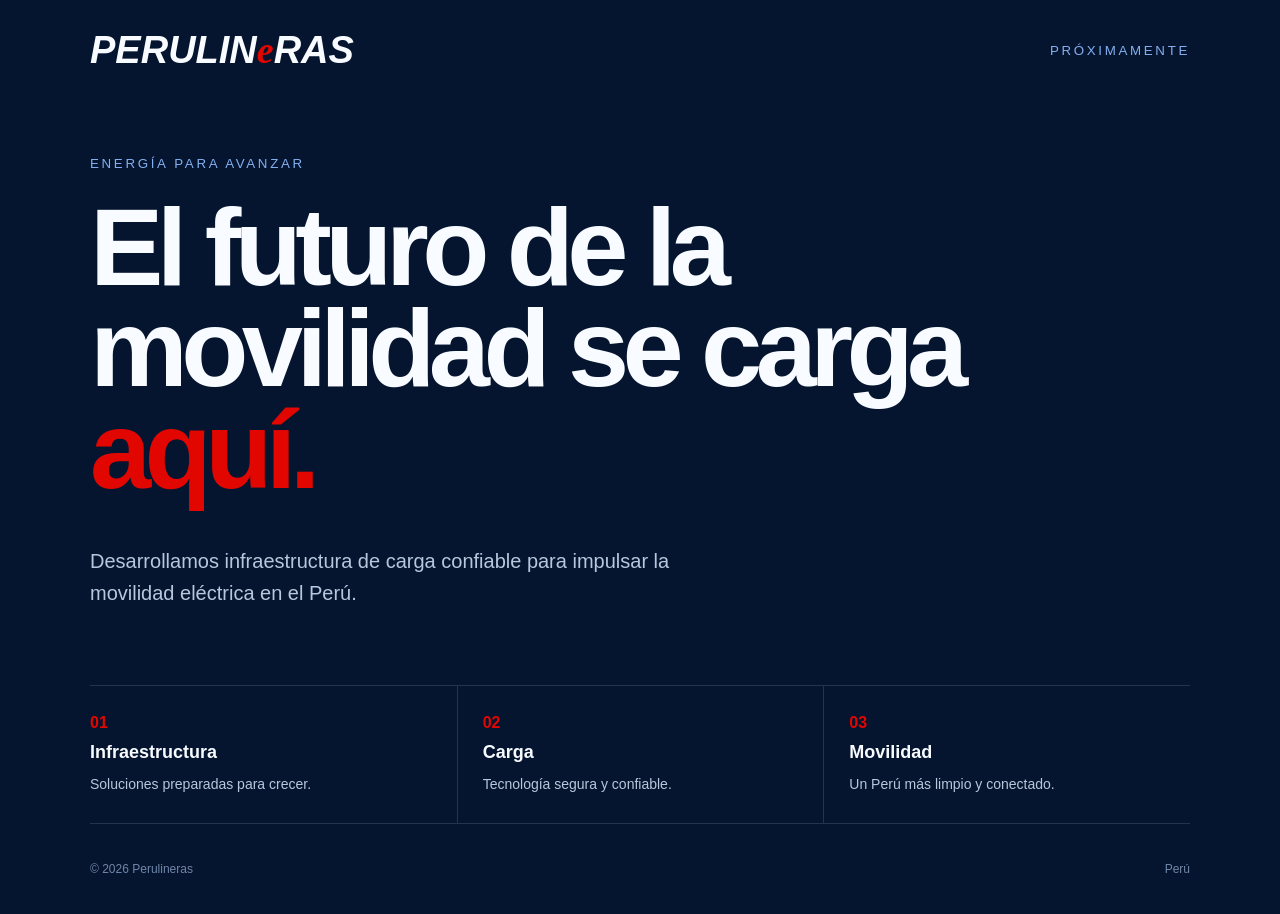
==== index.html @ b70ff7ec "feat: launch provisional Perulineras website" ====
<!doctype html>
<html lang="es">
<head>
  <meta charset="utf-8">
  <meta name="viewport" content="width=device-width,initial-scale=1">
  <meta name="description" content="Perulineras: infraestructura, carga y movilidad eléctrica en Perú.">
  <title>Perulineras | Movilidad eléctrica</title>
  <style>
    *{box-sizing:border-box}body{margin:0;background:#05152f;color:#f8fbff;font-family:Arial,sans-serif}
    main,footer{width:min(1100px,calc(100% - 40px));margin:auto}
    nav{height:100px;display:flex;align-items:center;justify-content:space-between}
    .brand{font-size:clamp(24px,4vw,38px);font-weight:900;font-style:italic}.brand b{color:#e10600;font-family:serif}
    .hero{min-height:65vh;display:flex;flex-direction:column;justify-content:center}
    small{color:#83aff0;text-transform:uppercase;letter-spacing:.2em}
    h1{font-size:clamp(52px,9vw,110px);line-height:.92;letter-spacing:-.06em;margin:25px 0}
    h1 em{color:#e10600;font-style:normal}p{max-width:620px;color:#b9c7dc;font-size:20px;line-height:1.6}
    .pillars{display:grid;grid-template-columns:repeat(3,1fr);border-block:1px solid #ffffff22}
    article{padding:28px 25px 28px 0}article+article{border-left:1px solid #ffffff22;padding-left:25px}
    article span{color:#e10600;font-weight:bold}article h2{font-size:18px;margin:10px 0}article p{font-size:14px;margin:0}
    footer{height:90px;color:#7086a8;font-size:12px;display:flex;align-items:center;justify-content:space-between}
    @media(max-width:650px){.pillars{grid-template-columns:1fr}article+article{border-left:0;border-top:1px solid #ffffff22;padding-left:0}}
  </style>
</head>
<body>
  <main>
    <nav><div class="brand">PERULIN<b>e</b>RAS</div><small>Próximamente</small></nav>
    <section class="hero">
      <small>Energía para avanzar</small>
      <h1>El futuro de la movilidad se carga <em>aquí.</em></h1>
      <p>Desarrollamos infraestructura de carga confiable para impulsar la movilidad eléctrica en el Perú.</p>
    </section>
    <section class="pillars">
      <article><span>01</span><h2>Infraestructura</h2><p>Soluciones preparadas para crecer.</p></article>
      <article><span>02</span><h2>Carga</h2><p>Tecnología segura y confiable.</p></article>
      <article><span>03</span><h2>Movilidad</h2><p>Un Perú más limpio y conectado.</p></article>
    </section>
  </main>
  <footer><span>© 2026 Perulineras</span><span>Perú</span></footer>
</body>
</html>
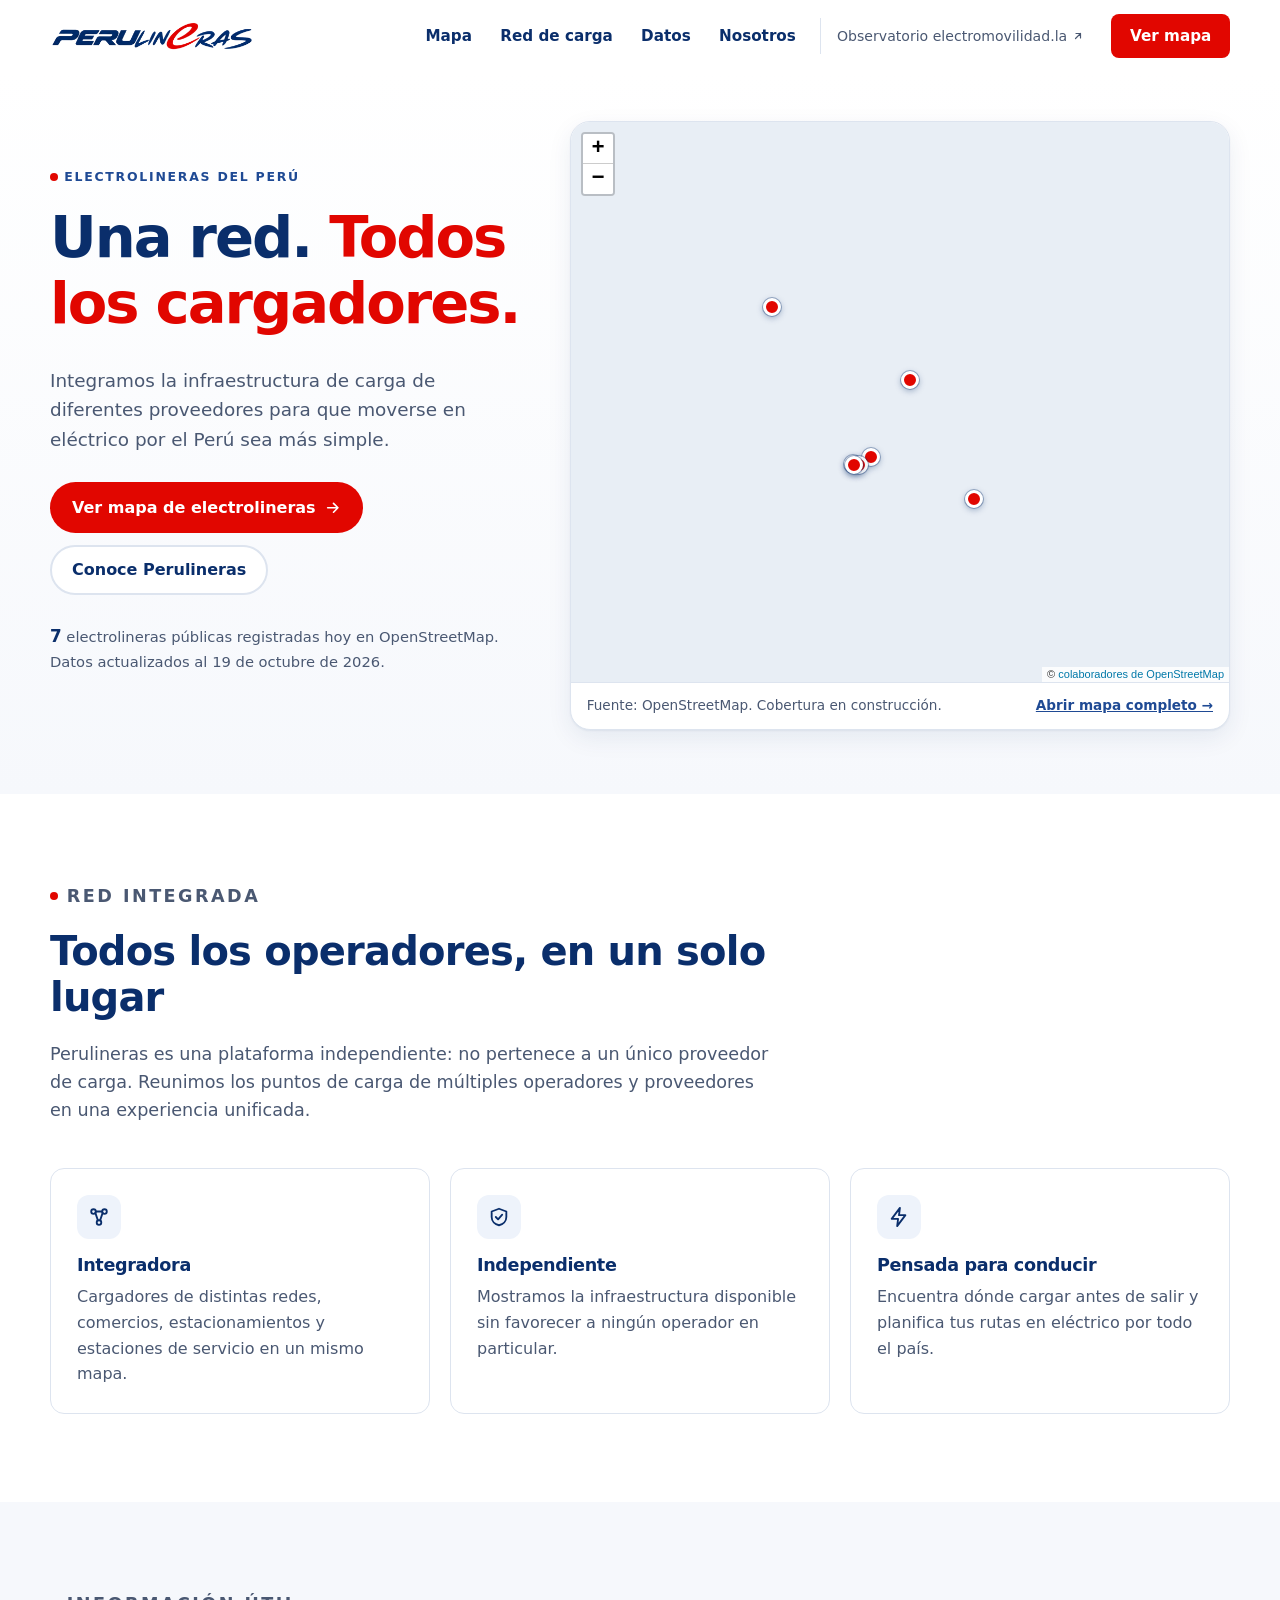
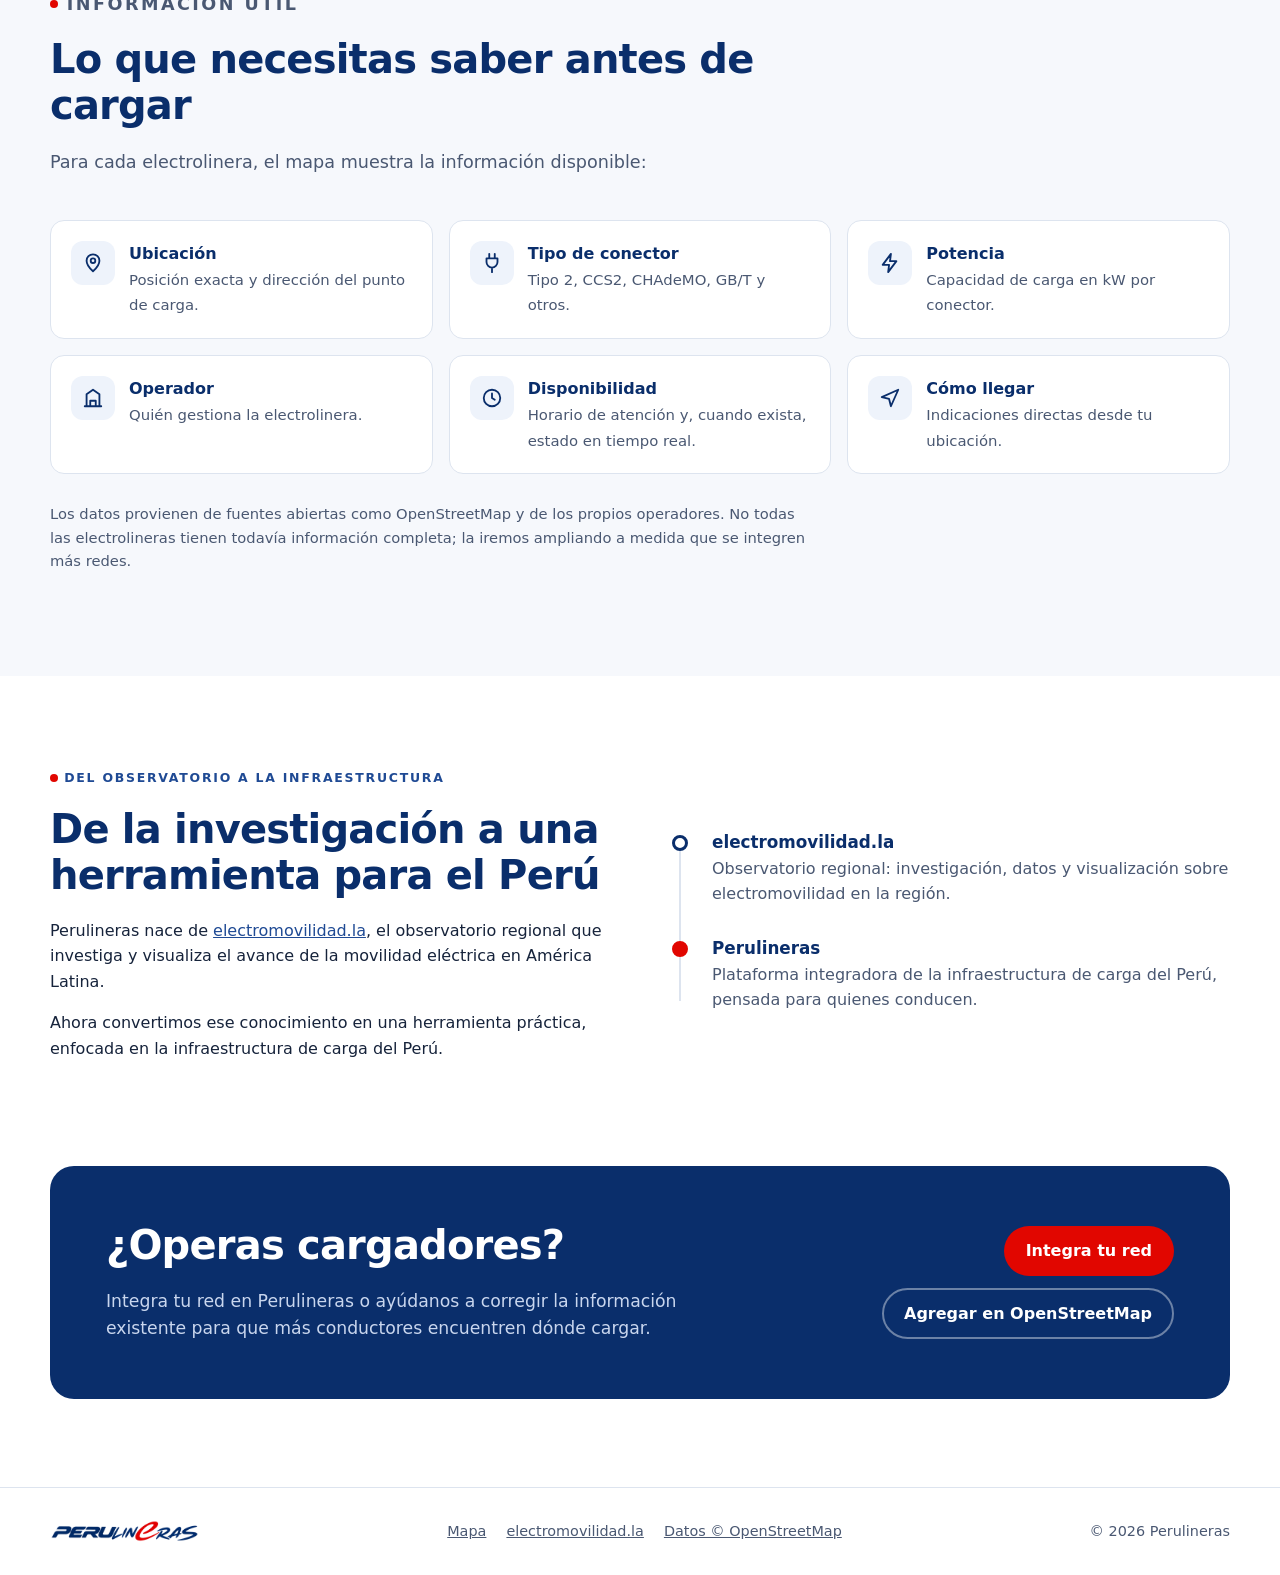
==== commit 8e87213c: "feat: redesign site with public charging station map - Light redesign following REDESIGN_BRIEF.md (w" ====
--- a/index.html
+++ b/index.html
@@ -1,40 +1,184 @@
 <!doctype html>
-<html lang="es">
+<html lang="es-PE">
 <head>
   <meta charset="utf-8">
   <meta name="viewport" content="width=device-width,initial-scale=1">
-  <meta name="description" content="Perulineras: infraestructura, carga y movilidad eléctrica en Perú.">
-  <title>Perulineras | Movilidad eléctrica</title>
-  <style>
-    *{box-sizing:border-box}body{margin:0;background:#05152f;color:#f8fbff;font-family:Arial,sans-serif}
-    main,footer{width:min(1100px,calc(100% - 40px));margin:auto}
-    nav{height:100px;display:flex;align-items:center;justify-content:space-between}
-    .brand{font-size:clamp(24px,4vw,38px);font-weight:900;font-style:italic}.brand b{color:#e10600;font-family:serif}
-    .hero{min-height:65vh;display:flex;flex-direction:column;justify-content:center}
-    small{color:#83aff0;text-transform:uppercase;letter-spacing:.2em}
-    h1{font-size:clamp(52px,9vw,110px);line-height:.92;letter-spacing:-.06em;margin:25px 0}
-    h1 em{color:#e10600;font-style:normal}p{max-width:620px;color:#b9c7dc;font-size:20px;line-height:1.6}
-    .pillars{display:grid;grid-template-columns:repeat(3,1fr);border-block:1px solid #ffffff22}
-    article{padding:28px 25px 28px 0}article+article{border-left:1px solid #ffffff22;padding-left:25px}
-    article span{color:#e10600;font-weight:bold}article h2{font-size:18px;margin:10px 0}article p{font-size:14px;margin:0}
-    footer{height:90px;color:#7086a8;font-size:12px;display:flex;align-items:center;justify-content:space-between}
-    @media(max-width:650px){.pillars{grid-template-columns:1fr}article+article{border-left:0;border-top:1px solid #ffffff22;padding-left:0}}
-  </style>
+  <title>Perulineras | Mapa de electrolineras del Perú</title>
+  <meta name="description" content="Perulineras integra la infraestructura de carga de diferentes proveedores en un solo mapa de electrolineras públicas del Perú.">
+  <meta name="theme-color" content="#ffffff">
+  <meta property="og:type" content="website">
+  <meta property="og:locale" content="es_PE">
+  <meta property="og:site_name" content="Perulineras">
+  <meta property="og:title" content="Perulineras — Una red. Todos los cargadores.">
+  <meta property="og:description" content="Integramos la infraestructura de carga de diferentes proveedores para que moverse en eléctrico por el Perú sea más simple.">
+  <meta property="og:image" content="assets/og-perulineras.png">
+  <meta property="og:image:width" content="1200">
+  <meta property="og:image:height" content="630">
+  <meta name="twitter:card" content="summary_large_image">
+  <link rel="icon" type="image/png" sizes="32x32" href="assets/favicon-32.png">
+  <link rel="apple-touch-icon" href="assets/apple-touch-icon.png">
+  <link rel="stylesheet" href="assets/vendor/leaflet/leaflet.css">
+  <link rel="stylesheet" href="assets/estilos.css">
 </head>
 <body>
-  <main>
-    <nav><div class="brand">PERULIN<b>e</b>RAS</div><small>Próximamente</small></nav>
-    <section class="hero">
-      <small>Energía para avanzar</small>
-      <h1>El futuro de la movilidad se carga <em>aquí.</em></h1>
-      <p>Desarrollamos infraestructura de carga confiable para impulsar la movilidad eléctrica en el Perú.</p>
+  <a class="saltar" href="#contenido">Saltar al contenido</a>
+
+  <header class="header">
+    <div class="contenedor header-interior">
+      <a class="marca" href="./" aria-label="Perulineras, inicio">
+        <img src="assets/logo-perulineras.png" alt="Perulineras" width="788" height="116">
+      </a>
+      <button class="menu-boton" type="button" aria-expanded="false" aria-controls="nav-principal" aria-label="Abrir menú">
+        <svg viewBox="0 0 24 24" fill="none" stroke="currentColor" stroke-width="2" stroke-linecap="round" aria-hidden="true"><path d="M4 7h16M4 12h16M4 17h16"/></svg>
+      </button>
+      <nav class="nav" id="nav-principal" aria-label="Principal">
+        <a href="mapa/">Mapa</a>
+        <a href="#red">Red de carga</a>
+        <a href="#datos">Datos</a>
+        <a href="#nosotros">Nosotros</a>
+        <a class="enlace-observatorio" href="https://www.electromovilidad.la" target="_blank" rel="noopener">Observatorio electromovilidad.la
+          <svg width="12" height="12" viewBox="0 0 24 24" fill="none" stroke="currentColor" stroke-width="2.4" stroke-linecap="round" stroke-linejoin="round" aria-hidden="true"><path d="M7 17 17 7M8 7h9v9"/></svg>
+          <span class="sr">(abre en una pestaña nueva)</span></a>
+        <a class="boton boton-primario" href="mapa/">Ver mapa</a>
+      </nav>
+    </div>
+  </header>
+
+  <main id="contenido">
+    <section class="hero" aria-labelledby="titulo-hero">
+      <div class="contenedor hero-grid">
+        <div>
+          <p class="etiqueta">Electrolineras del Perú</p>
+          <h1 id="titulo-hero">Una red. <span>Todos los cargadores.</span></h1>
+          <p class="hero-texto">Integramos la infraestructura de carga de diferentes proveedores para que moverse en eléctrico por el Perú sea más simple.</p>
+          <div class="acciones">
+            <a class="boton boton-primario" href="mapa/">
+              Ver mapa de electrolineras
+              <svg viewBox="0 0 24 24" fill="none" stroke="currentColor" stroke-width="2.2" stroke-linecap="round" stroke-linejoin="round" aria-hidden="true"><path d="M5 12h14M13 6l6 6-6 6"/></svg>
+            </a>
+            <a class="boton boton-secundario" href="#red">Conoce Perulineras</a>
+          </div>
+          <p class="dato-mapa"><strong data-conteo>…</strong> electrolineras públicas registradas hoy en OpenStreetMap. Datos actualizados al <span data-actualizado>…</span>.</p>
+        </div>
+        <figure class="mapa-tarjeta" style="margin:0">
+          <div class="mapa" data-mapa="data/electrolineras.geojson" role="region" aria-label="Mapa del Perú con electrolineras públicas"></div>
+          <figcaption class="mapa-pie">
+            <span>Fuente: OpenStreetMap. Cobertura en construcción.</span>
+            <a href="mapa/">Abrir mapa completo →</a>
+          </figcaption>
+        </figure>
+      </div>
     </section>
-    <section class="pillars">
-      <article><span>01</span><h2>Infraestructura</h2><p>Soluciones preparadas para crecer.</p></article>
-      <article><span>02</span><h2>Carga</h2><p>Tecnología segura y confiable.</p></article>
-      <article><span>03</span><h2>Movilidad</h2><p>Un Perú más limpio y conectado.</p></article>
+
+    <section class="seccion" id="red" aria-labelledby="titulo-red">
+      <div class="contenedor">
+        <div class="seccion-cabecera">
+          <p class="etiqueta">Red integrada</p>
+          <h2 id="titulo-red">Todos los operadores, en un solo lugar</h2>
+          <p>Perulineras es una plataforma independiente: no pertenece a un único proveedor de carga. Reunimos los puntos de carga de múltiples operadores y proveedores en una experiencia unificada.</p>
+        </div>
+        <div class="tarjetas">
+          <article class="tarjeta">
+            <div class="icono"><svg viewBox="0 0 24 24" fill="none" stroke="currentColor" stroke-width="2" stroke-linecap="round" stroke-linejoin="round" aria-hidden="true"><circle cx="6" cy="6" r="2.5"/><circle cx="18" cy="6" r="2.5"/><circle cx="12" cy="18" r="2.5"/><path d="M8 7.5l2.8 8.2M16 7.5l-2.8 8.2M8.5 6h7"/></svg></div>
+            <h3>Integradora</h3>
+            <p>Cargadores de distintas redes, comercios, estacionamientos y estaciones de servicio en un mismo mapa.</p>
+          </article>
+          <article class="tarjeta">
+            <div class="icono"><svg viewBox="0 0 24 24" fill="none" stroke="currentColor" stroke-width="2" stroke-linecap="round" stroke-linejoin="round" aria-hidden="true"><path d="M12 3l8 3v6c0 4.5-3.4 8-8 9-4.6-1-8-4.5-8-9V6z"/><path d="M8.5 12l2.5 2.5 4.5-5"/></svg></div>
+            <h3>Independiente</h3>
+            <p>Mostramos la infraestructura disponible sin favorecer a ningún operador en particular.</p>
+          </article>
+          <article class="tarjeta">
+            <div class="icono"><svg viewBox="0 0 24 24" fill="none" stroke="currentColor" stroke-width="2" stroke-linecap="round" stroke-linejoin="round" aria-hidden="true"><path d="M13 2 4 14h7l-1 8 9-12h-7z"/></svg></div>
+            <h3>Pensada para conducir</h3>
+            <p>Encuentra dónde cargar antes de salir y planifica tus rutas en eléctrico por todo el país.</p>
+          </article>
+        </div>
+      </div>
+    </section>
+
+    <section class="seccion seccion-alt" id="datos" aria-labelledby="titulo-datos">
+      <div class="contenedor">
+        <div class="seccion-cabecera">
+          <p class="etiqueta">Información útil</p>
+          <h2 id="titulo-datos">Lo que necesitas saber antes de cargar</h2>
+          <p>Para cada electrolinera, el mapa muestra la información disponible:</p>
+        </div>
+        <ul class="campos">
+          <li>
+            <div class="icono"><svg viewBox="0 0 24 24" fill="none" stroke="currentColor" stroke-width="2" stroke-linecap="round" stroke-linejoin="round" aria-hidden="true"><path d="M12 21s-7-6.2-7-11.5a7 7 0 0 1 14 0C19 14.8 12 21 12 21z"/><circle cx="12" cy="9.5" r="2.5"/></svg></div>
+            <div><strong>Ubicación</strong><span>Posición exacta y dirección del punto de carga.</span></div>
+          </li>
+          <li>
+            <div class="icono"><svg viewBox="0 0 24 24" fill="none" stroke="currentColor" stroke-width="2" stroke-linecap="round" stroke-linejoin="round" aria-hidden="true"><path d="M9 2v5M15 2v5M6 7h12v4a6 6 0 0 1-12 0zM12 17v5"/></svg></div>
+            <div><strong>Tipo de conector</strong><span>Tipo 2, CCS2, CHAdeMO, GB/T y otros.</span></div>
+          </li>
+          <li>
+            <div class="icono"><svg viewBox="0 0 24 24" fill="none" stroke="currentColor" stroke-width="2" stroke-linecap="round" stroke-linejoin="round" aria-hidden="true"><path d="M13 2 4 14h7l-1 8 9-12h-7z"/></svg></div>
+            <div><strong>Potencia</strong><span>Capacidad de carga en kW por conector.</span></div>
+          </li>
+          <li>
+            <div class="icono"><svg viewBox="0 0 24 24" fill="none" stroke="currentColor" stroke-width="2" stroke-linecap="round" stroke-linejoin="round" aria-hidden="true"><path d="M3 21h18M5 21V8l7-5 7 5v13M9 21v-6h6v6"/></svg></div>
+            <div><strong>Operador</strong><span>Quién gestiona la electrolinera.</span></div>
+          </li>
+          <li>
+            <div class="icono"><svg viewBox="0 0 24 24" fill="none" stroke="currentColor" stroke-width="2" stroke-linecap="round" stroke-linejoin="round" aria-hidden="true"><circle cx="12" cy="12" r="9"/><path d="M12 7v5l3 2"/></svg></div>
+            <div><strong>Disponibilidad</strong><span>Horario de atención y, cuando exista, estado en tiempo real.</span></div>
+          </li>
+          <li>
+            <div class="icono"><svg viewBox="0 0 24 24" fill="none" stroke="currentColor" stroke-width="2" stroke-linecap="round" stroke-linejoin="round" aria-hidden="true"><path d="M3 11l18-8-8 18-2-8z"/></svg></div>
+            <div><strong>Cómo llegar</strong><span>Indicaciones directas desde tu ubicación.</span></div>
+          </li>
+        </ul>
+        <p class="nota">Los datos provienen de fuentes abiertas como OpenStreetMap y de los propios operadores. No todas las electrolineras tienen todavía información completa; la iremos ampliando a medida que se integren más redes.</p>
+      </div>
+    </section>
+
+    <section class="seccion" id="nosotros" aria-labelledby="titulo-nosotros">
+      <div class="contenedor historia">
+        <div>
+          <p class="etiqueta">Del observatorio a la infraestructura</p>
+          <h2 id="titulo-nosotros">De la investigación a una herramienta para el Perú</h2>
+          <p>Perulineras nace de <a href="https://www.electromovilidad.la" target="_blank" rel="noopener">electromovilidad.la</a>, el observatorio regional que investiga y visualiza el avance de la movilidad eléctrica en América Latina.</p>
+          <p>Ahora convertimos ese conocimiento en una herramienta práctica, enfocada en la infraestructura de carga del Perú.</p>
+        </div>
+        <ol class="linea">
+          <li><strong>electromovilidad.la</strong><span>Observatorio regional: investigación, datos y visualización sobre electromovilidad en la región.</span></li>
+          <li><strong>Perulineras</strong><span>Plataforma integradora de la infraestructura de carga del Perú, pensada para quienes conducen.</span></li>
+        </ol>
+      </div>
+    </section>
+
+    <section class="seccion" id="integra" aria-labelledby="titulo-integra" style="padding-top:0">
+      <div class="contenedor">
+        <div class="cta">
+          <div>
+            <h2 id="titulo-integra">¿Operas cargadores?</h2>
+            <p>Integra tu red en Perulineras o ayúdanos a corregir la información existente para que más conductores encuentren dónde cargar.</p>
+          </div>
+          <div class="acciones">
+            <a class="boton boton-primario" href="https://github.com/mobilitycommons/perulineras-web/issues/new?title=Integrar%20red%20de%20carga" target="_blank" rel="noopener">Integra tu red</a>
+            <a class="boton boton-secundario" href="https://wiki.openstreetmap.org/wiki/ES:Tag:amenity%3Dcharging_station" target="_blank" rel="noopener">Agregar en OpenStreetMap</a>
+          </div>
+        </div>
+      </div>
     </section>
   </main>
-  <footer><span>© 2026 Perulineras</span><span>Perú</span></footer>
+
+  <footer class="footer">
+    <div class="contenedor footer-interior">
+      <img src="assets/logo-perulineras.png" alt="Perulineras" width="788" height="116">
+      <nav aria-label="Pie de página">
+        <a href="mapa/">Mapa</a>
+        <a href="https://www.electromovilidad.la" target="_blank" rel="noopener">electromovilidad.la</a>
+        <a href="https://www.openstreetmap.org/copyright" target="_blank" rel="noopener">Datos © OpenStreetMap</a>
+      </nav>
+      <span>© 2026 Perulineras</span>
+    </div>
+  </footer>
+
+  <script src="assets/vendor/leaflet/leaflet.js"></script>
+  <script src="assets/sitio.js"></script>
+  <script src="assets/mapa.js"></script>
 </body>
 </html>
--- a/assets/vendor/leaflet/leaflet.css
+++ b/assets/vendor/leaflet/leaflet.css
@@ -0,0 +1,661 @@
+/* required styles */
+
+.leaflet-pane,
+.leaflet-tile,
+.leaflet-marker-icon,
+.leaflet-marker-shadow,
+.leaflet-tile-container,
+.leaflet-pane > svg,
+.leaflet-pane > canvas,
+.leaflet-zoom-box,
+.leaflet-image-layer,
+.leaflet-layer {
+	position: absolute;
+	left: 0;
+	top: 0;
+	}
+.leaflet-container {
+	overflow: hidden;
+	}
+.leaflet-tile,
+.leaflet-marker-icon,
+.leaflet-marker-shadow {
+	-webkit-user-select: none;
+	   -moz-user-select: none;
+	        user-select: none;
+	  -webkit-user-drag: none;
+	}
+/* Prevents IE11 from highlighting tiles in blue */
+.leaflet-tile::selection {
+	background: transparent;
+}
+/* Safari renders non-retina tile on retina better with this, but Chrome is worse */
+.leaflet-safari .leaflet-tile {
+	image-rendering: -webkit-optimize-contrast;
+	}
+/* hack that prevents hw layers "stretching" when loading new tiles */
+.leaflet-safari .leaflet-tile-container {
+	width: 1600px;
+	height: 1600px;
+	-webkit-transform-origin: 0 0;
+	}
+.leaflet-marker-icon,
+.leaflet-marker-shadow {
+	display: block;
+	}
+/* .leaflet-container svg: reset svg max-width decleration shipped in Joomla! (joomla.org) 3.x */
+/* .leaflet-container img: map is broken in FF if you have max-width: 100% on tiles */
+.leaflet-container .leaflet-overlay-pane svg {
+	max-width: none !important;
+	max-height: none !important;
+	}
+.leaflet-container .leaflet-marker-pane img,
+.leaflet-container .leaflet-shadow-pane img,
+.leaflet-container .leaflet-tile-pane img,
+.leaflet-container img.leaflet-image-layer,
+.leaflet-container .leaflet-tile {
+	max-width: none !important;
+	max-height: none !important;
+	width: auto;
+	padding: 0;
+	}
+
+.leaflet-container img.leaflet-tile {
+	/* See: https://bugs.chromium.org/p/chromium/issues/detail?id=600120 */
+	mix-blend-mode: plus-lighter;
+}
+
+.leaflet-container.leaflet-touch-zoom {
+	-ms-touch-action: pan-x pan-y;
+	touch-action: pan-x pan-y;
+	}
+.leaflet-container.leaflet-touch-drag {
+	-ms-touch-action: pinch-zoom;
+	/* Fallback for FF which doesn't support pinch-zoom */
+	touch-action: none;
+	touch-action: pinch-zoom;
+}
+.leaflet-container.leaflet-touch-drag.leaflet-touch-zoom {
+	-ms-touch-action: none;
+	touch-action: none;
+}
+.leaflet-container {
+	-webkit-tap-highlight-color: transparent;
+}
+.leaflet-container a {
+	-webkit-tap-highlight-color: rgba(51, 181, 229, 0.4);
+}
+.leaflet-tile {
+	filter: inherit;
+	visibility: hidden;
+	}
+.leaflet-tile-loaded {
+	visibility: inherit;
+	}
+.leaflet-zoom-box {
+	width: 0;
+	height: 0;
+	-moz-box-sizing: border-box;
+	     box-sizing: border-box;
+	z-index: 800;
+	}
+/* workaround for https://bugzilla.mozilla.org/show_bug.cgi?id=888319 */
+.leaflet-overlay-pane svg {
+	-moz-user-select: none;
+	}
+
+.leaflet-pane         { z-index: 400; }
+
+.leaflet-tile-pane    { z-index: 200; }
+.leaflet-overlay-pane { z-index: 400; }
+.leaflet-shadow-pane  { z-index: 500; }
+.leaflet-marker-pane  { z-index: 600; }
+.leaflet-tooltip-pane   { z-index: 650; }
+.leaflet-popup-pane   { z-index: 700; }
+
+.leaflet-map-pane canvas { z-index: 100; }
+.leaflet-map-pane svg    { z-index: 200; }
+
+.leaflet-vml-shape {
+	width: 1px;
+	height: 1px;
+	}
+.lvml {
+	behavior: url(#default#VML);
+	display: inline-block;
+	position: absolute;
+	}
+
+
+/* control positioning */
+
+.leaflet-control {
+	position: relative;
+	z-index: 800;
+	pointer-events: visiblePainted; /* IE 9-10 doesn't have auto */
+	pointer-events: auto;
+	}
+.leaflet-top,
+.leaflet-bottom {
+	position: absolute;
+	z-index: 1000;
+	pointer-events: none;
+	}
+.leaflet-top {
+	top: 0;
+	}
+.leaflet-right {
+	right: 0;
+	}
+.leaflet-bottom {
+	bottom: 0;
+	}
+.leaflet-left {
+	left: 0;
+	}
+.leaflet-control {
+	float: left;
+	clear: both;
+	}
+.leaflet-right .leaflet-control {
+	float: right;
+	}
+.leaflet-top .leaflet-control {
+	margin-top: 10px;
+	}
+.leaflet-bottom .leaflet-control {
+	margin-bottom: 10px;
+	}
+.leaflet-left .leaflet-control {
+	margin-left: 10px;
+	}
+.leaflet-right .leaflet-control {
+	margin-right: 10px;
+	}
+
+
+/* zoom and fade animations */
+
+.leaflet-fade-anim .leaflet-popup {
+	opacity: 0;
+	-webkit-transition: opacity 0.2s linear;
+	   -moz-transition: opacity 0.2s linear;
+	        transition: opacity 0.2s linear;
+	}
+.leaflet-fade-anim .leaflet-map-pane .leaflet-popup {
+	opacity: 1;
+	}
+.leaflet-zoom-animated {
+	-webkit-transform-origin: 0 0;
+	    -ms-transform-origin: 0 0;
+	        transform-origin: 0 0;
+	}
+svg.leaflet-zoom-animated {
+	will-change: transform;
+}
+
+.leaflet-zoom-anim .leaflet-zoom-animated {
+	-webkit-transition: -webkit-transform 0.25s cubic-bezier(0,0,0.25,1);
+	   -moz-transition:    -moz-transform 0.25s cubic-bezier(0,0,0.25,1);
+	        transition:         transform 0.25s cubic-bezier(0,0,0.25,1);
+	}
+.leaflet-zoom-anim .leaflet-tile,
+.leaflet-pan-anim .leaflet-tile {
+	-webkit-transition: none;
+	   -moz-transition: none;
+	        transition: none;
+	}
+
+.leaflet-zoom-anim .leaflet-zoom-hide {
+	visibility: hidden;
+	}
+
+
+/* cursors */
+
+.leaflet-interactive {
+	cursor: pointer;
+	}
+.leaflet-grab {
+	cursor: -webkit-grab;
+	cursor:    -moz-grab;
+	cursor:         grab;
+	}
+.leaflet-crosshair,
+.leaflet-crosshair .leaflet-interactive {
+	cursor: crosshair;
+	}
+.leaflet-popup-pane,
+.leaflet-control {
+	cursor: auto;
+	}
+.leaflet-dragging .leaflet-grab,
+.leaflet-dragging .leaflet-grab .leaflet-interactive,
+.leaflet-dragging .leaflet-marker-draggable {
+	cursor: move;
+	cursor: -webkit-grabbing;
+	cursor:    -moz-grabbing;
+	cursor:         grabbing;
+	}
+
+/* marker & overlays interactivity */
+.leaflet-marker-icon,
+.leaflet-marker-shadow,
+.leaflet-image-layer,
+.leaflet-pane > svg path,
+.leaflet-tile-container {
+	pointer-events: none;
+	}
+
+.leaflet-marker-icon.leaflet-interactive,
+.leaflet-image-layer.leaflet-interactive,
+.leaflet-pane > svg path.leaflet-interactive,
+svg.leaflet-image-layer.leaflet-interactive path {
+	pointer-events: visiblePainted; /* IE 9-10 doesn't have auto */
+	pointer-events: auto;
+	}
+
+/* visual tweaks */
+
+.leaflet-container {
+	background: #ddd;
+	outline-offset: 1px;
+	}
+.leaflet-container a {
+	color: #0078A8;
+	}
+.leaflet-zoom-box {
+	border: 2px dotted #38f;
+	background: rgba(255,255,255,0.5);
+	}
+
+
+/* general typography */
+.leaflet-container {
+	font-family: "Helvetica Neue", Arial, Helvetica, sans-serif;
+	font-size: 12px;
+	font-size: 0.75rem;
+	line-height: 1.5;
+	}
+
+
+/* general toolbar styles */
+
+.leaflet-bar {
+	box-shadow: 0 1px 5px rgba(0,0,0,0.65);
+	border-radius: 4px;
+	}
+.leaflet-bar a {
+	background-color: #fff;
+	border-bottom: 1px solid #ccc;
+	width: 26px;
+	height: 26px;
+	line-height: 26px;
+	display: block;
+	text-align: center;
+	text-decoration: none;
+	color: black;
+	}
+.leaflet-bar a,
+.leaflet-control-layers-toggle {
+	background-position: 50% 50%;
+	background-repeat: no-repeat;
+	display: block;
+	}
+.leaflet-bar a:hover,
+.leaflet-bar a:focus {
+	background-color: #f4f4f4;
+	}
+.leaflet-bar a:first-child {
+	border-top-left-radius: 4px;
+	border-top-right-radius: 4px;
+	}
+.leaflet-bar a:last-child {
+	border-bottom-left-radius: 4px;
+	border-bottom-right-radius: 4px;
+	border-bottom: none;
+	}
+.leaflet-bar a.leaflet-disabled {
+	cursor: default;
+	background-color: #f4f4f4;
+	color: #bbb;
+	}
+
+.leaflet-touch .leaflet-bar a {
+	width: 30px;
+	height: 30px;
+	line-height: 30px;
+	}
+.leaflet-touch .leaflet-bar a:first-child {
+	border-top-left-radius: 2px;
+	border-top-right-radius: 2px;
+	}
+.leaflet-touch .leaflet-bar a:last-child {
+	border-bottom-left-radius: 2px;
+	border-bottom-right-radius: 2px;
+	}
+
+/* zoom control */
+
+.leaflet-control-zoom-in,
+.leaflet-control-zoom-out {
+	font: bold 18px 'Lucida Console', Monaco, monospace;
+	text-indent: 1px;
+	}
+
+.leaflet-touch .leaflet-control-zoom-in, .leaflet-touch .leaflet-control-zoom-out  {
+	font-size: 22px;
+	}
+
+
+/* layers control */
+
+.leaflet-control-layers {
+	box-shadow: 0 1px 5px rgba(0,0,0,0.4);
+	background: #fff;
+	border-radius: 5px;
+	}
+.leaflet-control-layers-toggle {
+	background-image: url(images/layers.png);
+	width: 36px;
+	height: 36px;
+	}
+.leaflet-retina .leaflet-control-layers-toggle {
+	background-image: url(images/layers-2x.png);
+	background-size: 26px 26px;
+	}
+.leaflet-touch .leaflet-control-layers-toggle {
+	width: 44px;
+	height: 44px;
+	}
+.leaflet-control-layers .leaflet-control-layers-list,
+.leaflet-control-layers-expanded .leaflet-control-layers-toggle {
+	display: none;
+	}
+.leaflet-control-layers-expanded .leaflet-control-layers-list {
+	display: block;
+	position: relative;
+	}
+.leaflet-control-layers-expanded {
+	padding: 6px 10px 6px 6px;
+	color: #333;
+	background: #fff;
+	}
+.leaflet-control-layers-scrollbar {
+	overflow-y: scroll;
+	overflow-x: hidden;
+	padding-right: 5px;
+	}
+.leaflet-control-layers-selector {
+	margin-top: 2px;
+	position: relative;
+	top: 1px;
+	}
+.leaflet-control-layers label {
+	display: block;
+	font-size: 13px;
+	font-size: 1.08333em;
+	}
+.leaflet-control-layers-separator {
+	height: 0;
+	border-top: 1px solid #ddd;
+	margin: 5px -10px 5px -6px;
+	}
+
+/* Default icon URLs */
+.leaflet-default-icon-path { /* used only in path-guessing heuristic, see L.Icon.Default */
+	background-image: url(images/marker-icon.png);
+	}
+
+
+/* attribution and scale controls */
+
+.leaflet-container .leaflet-control-attribution {
+	background: #fff;
+	background: rgba(255, 255, 255, 0.8);
+	margin: 0;
+	}
+.leaflet-control-attribution,
+.leaflet-control-scale-line {
+	padding: 0 5px;
+	color: #333;
+	line-height: 1.4;
+	}
+.leaflet-control-attribution a {
+	text-decoration: none;
+	}
+.leaflet-control-attribution a:hover,
+.leaflet-control-attribution a:focus {
+	text-decoration: underline;
+	}
+.leaflet-attribution-flag {
+	display: inline !important;
+	vertical-align: baseline !important;
+	width: 1em;
+	height: 0.6669em;
+	}
+.leaflet-left .leaflet-control-scale {
+	margin-left: 5px;
+	}
+.leaflet-bottom .leaflet-control-scale {
+	margin-bottom: 5px;
+	}
+.leaflet-control-scale-line {
+	border: 2px solid #777;
+	border-top: none;
+	line-height: 1.1;
+	padding: 2px 5px 1px;
+	white-space: nowrap;
+	-moz-box-sizing: border-box;
+	     box-sizing: border-box;
+	background: rgba(255, 255, 255, 0.8);
+	text-shadow: 1px 1px #fff;
+	}
+.leaflet-control-scale-line:not(:first-child) {
+	border-top: 2px solid #777;
+	border-bottom: none;
+	margin-top: -2px;
+	}
+.leaflet-control-scale-line:not(:first-child):not(:last-child) {
+	border-bottom: 2px solid #777;
+	}
+
+.leaflet-touch .leaflet-control-attribution,
+.leaflet-touch .leaflet-control-layers,
+.leaflet-touch .leaflet-bar {
+	box-shadow: none;
+	}
+.leaflet-touch .leaflet-control-layers,
+.leaflet-touch .leaflet-bar {
+	border: 2px solid rgba(0,0,0,0.2);
+	background-clip: padding-box;
+	}
+
+
+/* popup */
+
+.leaflet-popup {
+	position: absolute;
+	text-align: center;
+	margin-bottom: 20px;
+	}
+.leaflet-popup-content-wrapper {
+	padding: 1px;
+	text-align: left;
+	border-radius: 12px;
+	}
+.leaflet-popup-content {
+	margin: 13px 24px 13px 20px;
+	line-height: 1.3;
+	font-size: 13px;
+	font-size: 1.08333em;
+	min-height: 1px;
+	}
+.leaflet-popup-content p {
+	margin: 17px 0;
+	margin: 1.3em 0;
+	}
+.leaflet-popup-tip-container {
+	width: 40px;
+	height: 20px;
+	position: absolute;
+	left: 50%;
+	margin-top: -1px;
+	margin-left: -20px;
+	overflow: hidden;
+	pointer-events: none;
+	}
+.leaflet-popup-tip {
+	width: 17px;
+	height: 17px;
+	padding: 1px;
+
+	margin: -10px auto 0;
+	pointer-events: auto;
+
+	-webkit-transform: rotate(45deg);
+	   -moz-transform: rotate(45deg);
+	    -ms-transform: rotate(45deg);
+	        transform: rotate(45deg);
+	}
+.leaflet-popup-content-wrapper,
+.leaflet-popup-tip {
+	background: white;
+	color: #333;
+	box-shadow: 0 3px 14px rgba(0,0,0,0.4);
+	}
+.leaflet-container a.leaflet-popup-close-button {
+	position: absolute;
+	top: 0;
+	right: 0;
+	border: none;
+	text-align: center;
+	width: 24px;
+	height: 24px;
+	font: 16px/24px Tahoma, Verdana, sans-serif;
+	color: #757575;
+	text-decoration: none;
+	background: transparent;
+	}
+.leaflet-container a.leaflet-popup-close-button:hover,
+.leaflet-container a.leaflet-popup-close-button:focus {
+	color: #585858;
+	}
+.leaflet-popup-scrolled {
+	overflow: auto;
+	}
+
+.leaflet-oldie .leaflet-popup-content-wrapper {
+	-ms-zoom: 1;
+	}
+.leaflet-oldie .leaflet-popup-tip {
+	width: 24px;
+	margin: 0 auto;
+
+	-ms-filter: "progid:DXImageTransform.Microsoft.Matrix(M11=0.70710678, M12=0.70710678, M21=-0.70710678, M22=0.70710678)";
+	filter: progid:DXImageTransform.Microsoft.Matrix(M11=0.70710678, M12=0.70710678, M21=-0.70710678, M22=0.70710678);
+	}
+
+.leaflet-oldie .leaflet-control-zoom,
+.leaflet-oldie .leaflet-control-layers,
+.leaflet-oldie .leaflet-popup-content-wrapper,
+.leaflet-oldie .leaflet-popup-tip {
+	border: 1px solid #999;
+	}
+
+
+/* div icon */
+
+.leaflet-div-icon {
+	background: #fff;
+	border: 1px solid #666;
+	}
+
+
+/* Tooltip */
+/* Base styles for the element that has a tooltip */
+.leaflet-tooltip {
+	position: absolute;
+	padding: 6px;
+	background-color: #fff;
+	border: 1px solid #fff;
+	border-radius: 3px;
+	color: #222;
+	white-space: nowrap;
+	-webkit-user-select: none;
+	-moz-user-select: none;
+	-ms-user-select: none;
+	user-select: none;
+	pointer-events: none;
+	box-shadow: 0 1px 3px rgba(0,0,0,0.4);
+	}
+.leaflet-tooltip.leaflet-interactive {
+	cursor: pointer;
+	pointer-events: auto;
+	}
+.leaflet-tooltip-top:before,
+.leaflet-tooltip-bottom:before,
+.leaflet-tooltip-left:before,
+.leaflet-tooltip-right:before {
+	position: absolute;
+	pointer-events: none;
+	border: 6px solid transparent;
+	background: transparent;
+	content: "";
+	}
+
+/* Directions */
+
+.leaflet-tooltip-bottom {
+	margin-top: 6px;
+}
+.leaflet-tooltip-top {
+	margin-top: -6px;
+}
+.leaflet-tooltip-bottom:before,
+.leaflet-tooltip-top:before {
+	left: 50%;
+	margin-left: -6px;
+	}
+.leaflet-tooltip-top:before {
+	bottom: 0;
+	margin-bottom: -12px;
+	border-top-color: #fff;
+	}
+.leaflet-tooltip-bottom:before {
+	top: 0;
+	margin-top: -12px;
+	margin-left: -6px;
+	border-bottom-color: #fff;
+	}
+.leaflet-tooltip-left {
+	margin-left: -6px;
+}
+.leaflet-tooltip-right {
+	margin-left: 6px;
+}
+.leaflet-tooltip-left:before,
+.leaflet-tooltip-right:before {
+	top: 50%;
+	margin-top: -6px;
+	}
+.leaflet-tooltip-left:before {
+	right: 0;
+	margin-right: -12px;
+	border-left-color: #fff;
+	}
+.leaflet-tooltip-right:before {
+	left: 0;
+	margin-left: -12px;
+	border-right-color: #fff;
+	}
+
+/* Printing */
+
+@media print {
+	/* Prevent printers from removing background-images of controls. */
+	.leaflet-control {
+		-webkit-print-color-adjust: exact;
+		print-color-adjust: exact;
+		}
+	}
--- a/assets/estilos.css
+++ b/assets/estilos.css
@@ -0,0 +1,188 @@
+/* Perulineras — estilos compartidos */
+:root{
+  --azul:#0a2e6b;
+  --azul-medio:#1f4a94;
+  --azul-suave:#eef3fb;
+  --rojo:#e10600;
+  --rojo-hover:#b80500;
+  --texto:#16233b;
+  --texto-suave:#4a5872;
+  --borde:#dde4ef;
+  --fondo:#ffffff;
+  --fondo-alt:#f6f8fc;
+  --radio:14px;
+  --sombra:0 1px 2px rgba(10,46,107,.06),0 8px 24px rgba(10,46,107,.08);
+  --ancho:1180px;
+  --alto-header:72px;
+  font-family:system-ui,-apple-system,"Segoe UI",Roboto,"Helvetica Neue",Arial,sans-serif;
+  color-scheme:light;
+}
+*,*::before,*::after{box-sizing:border-box}
+html{scroll-behavior:smooth;scroll-padding-top:calc(var(--alto-header) + 16px)}
+@media (prefers-reduced-motion:reduce){html{scroll-behavior:auto}*{transition:none!important;animation:none!important}}
+body{margin:0;overflow-x:clip;background:var(--fondo);color:var(--texto);line-height:1.6;-webkit-font-smoothing:antialiased}
+img{max-width:100%;display:block}
+a{color:var(--azul-medio)}
+h1,h2,h3{color:var(--azul);line-height:1.15;margin:0 0 .5em;letter-spacing:-.02em}
+p{margin:0 0 1em}
+.contenedor{width:min(var(--ancho),100% - 32px);margin-inline:auto}
+
+/* Accesibilidad */
+.saltar{position:absolute;left:16px;top:-60px;z-index:100;background:var(--azul);color:#fff;padding:10px 16px;border-radius:8px;text-decoration:none;font-weight:600}
+.saltar:focus{top:12px}
+:focus-visible{outline:3px solid var(--rojo);outline-offset:3px;border-radius:4px}
+.sr{position:absolute;width:1px;height:1px;padding:0;margin:-1px;overflow:hidden;clip:rect(0,0,0,0);white-space:nowrap;border:0}
+
+/* Botones */
+.boton{display:inline-flex;align-items:center;justify-content:center;gap:.5em;min-height:44px;padding:.65em 1.25em;border-radius:999px;font-weight:650;font-size:1rem;text-decoration:none;border:2px solid transparent;cursor:pointer;transition:background .15s,color .15s,border-color .15s,transform .15s}
+.boton:hover{transform:translateY(-1px)}
+.boton-primario{background:var(--rojo);color:#fff}
+.boton-primario:hover{background:var(--rojo-hover)}
+.boton-secundario{background:#fff;color:var(--azul);border-color:var(--borde)}
+.boton-secundario:hover{border-color:var(--azul)}
+.boton svg{width:1.1em;height:1.1em;flex:none}
+
+/* Header */
+.header{position:sticky;top:0;z-index:1000;background:#fff;border-bottom:1px solid transparent;transition:border-color .2s,box-shadow .2s}
+.header.con-scroll{border-bottom-color:var(--borde);box-shadow:0 4px 16px rgba(10,46,107,.06)}
+.header-interior{height:var(--alto-header);display:flex;align-items:center;gap:24px}
+.marca{flex:none;display:block;line-height:0}
+.marca img{height:30px;width:auto}
+.nav{display:flex;align-items:center;gap:4px;margin-left:auto}
+.nav a{color:var(--azul);text-decoration:none;font-weight:600;font-size:.95rem;padding:.5em .8em;border-radius:8px}
+.nav a:hover{background:var(--azul-suave)}
+.nav a[aria-current="page"]{color:var(--rojo)}
+.nav .enlace-observatorio{color:var(--texto-suave);font-weight:500;font-size:.88rem;display:inline-flex;align-items:center;gap:.35em;margin-left:8px;padding-left:16px;border-left:1px solid var(--borde);border-radius:0}
+.nav .enlace-observatorio:hover{background:none;color:var(--azul)}
+.nav .boton{margin-left:12px;padding:.5em 1.1em;min-height:40px}
+.nav .boton-primario{color:#fff}
+.nav .boton:hover{background:var(--rojo-hover)}
+.menu-boton{display:none;margin-left:auto;width:44px;height:44px;border:1px solid var(--borde);background:#fff;border-radius:10px;color:var(--azul);cursor:pointer;align-items:center;justify-content:center}
+.menu-boton svg{width:22px;height:22px}
+@media (max-width:960px){
+  .menu-boton{display:inline-flex}
+  .nav{display:none;position:absolute;left:0;right:0;top:var(--alto-header);flex-direction:column;align-items:stretch;gap:0;padding:8px 16px 20px;background:#fff;border-bottom:1px solid var(--borde);box-shadow:0 12px 24px rgba(10,46,107,.08)}
+  .nav.abierto{display:flex}
+  .nav a{padding:.85em .5em;border-radius:0;border-bottom:1px solid var(--borde)}
+  .nav .enlace-observatorio{margin:0;padding-left:.5em;border-left:0}
+  .nav .boton{margin:16px 0 0;border-radius:999px;border-bottom:0}
+}
+
+/* Hero */
+.hero{padding:48px 0 64px;background:linear-gradient(180deg,#fff 0%,var(--fondo-alt) 100%)}
+.hero-grid{display:grid;grid-template-columns:minmax(0,5fr) minmax(0,7fr);gap:48px;align-items:center}
+.etiqueta{display:inline-flex;align-items:center;gap:.5em;font-size:.78rem;font-weight:700;letter-spacing:.14em;text-transform:uppercase;color:var(--azul-medio);margin-bottom:18px}
+.etiqueta::before{content:"";width:8px;height:8px;border-radius:50%;background:var(--rojo)}
+.hero h1{font-size:clamp(2.3rem,5vw,3.6rem);font-weight:800;letter-spacing:-.035em}
+.hero h1 span{color:var(--rojo)}
+.hero-texto{font-size:1.15rem;color:var(--texto-suave);max-width:34em;margin-bottom:28px}
+.acciones{display:flex;flex-wrap:wrap;gap:12px}
+.dato-mapa{margin-top:28px;font-size:.92rem;color:var(--texto-suave)}
+.dato-mapa strong{color:var(--azul);font-size:1.05rem}
+.mapa-tarjeta{position:relative;border-radius:20px;overflow:hidden;background:#fff;border:1px solid var(--borde);box-shadow:var(--sombra)}
+.mapa-tarjeta .mapa{height:min(560px,70vh);min-height:380px}
+.mapa-pie{display:flex;justify-content:space-between;align-items:center;gap:12px;padding:12px 16px;font-size:.85rem;color:var(--texto-suave);border-top:1px solid var(--borde);flex-wrap:wrap}
+.mapa-pie a{font-weight:600}
+@media (max-width:960px){
+  .hero{padding:32px 0 48px}
+  .hero-grid{grid-template-columns:minmax(0,1fr);gap:32px}
+  .mapa-tarjeta .mapa{height:440px;min-height:0}
+}
+
+/* Mapa (Leaflet) */
+.mapa{background:#e8eef5}
+.mapa .leaflet-control-attribution{font-size:11px}
+.mapa .leaflet-tile-pane{filter:saturate(.55) brightness(1.04)}
+.punto{display:block;width:18px;height:18px;border-radius:50%;background:var(--rojo);border:3px solid #fff;box-shadow:0 0 0 1px rgba(10,46,107,.35),0 2px 6px rgba(10,46,107,.35)}
+.punto.activo{background:var(--azul);transform:scale(1.25)}
+.leaflet-popup-content-wrapper{border-radius:12px}
+.leaflet-popup-content{margin:14px 16px;font:inherit;font-size:.9rem;line-height:1.45;min-width:200px}
+.popup h3{font-size:1rem;margin:0 0 .35em}
+.popup dl{display:grid;grid-template-columns:auto 1fr;gap:2px 10px;margin:0 0 10px}
+.popup dt{color:var(--texto-suave)}
+.popup dd{margin:0;color:var(--texto)}
+.popup .sin-dato{color:var(--texto-suave);font-style:italic}
+.popup-enlaces{display:flex;gap:12px;flex-wrap:wrap}
+.popup-enlaces a{font-weight:600}
+
+/* Secciones */
+.seccion{padding:88px 0}
+.seccion-alt{background:var(--fondo-alt)}
+.seccion-cabecera{max-width:720px;margin-bottom:44px}
+.seccion h2{font-size:clamp(1.75rem,3.4vw,2.5rem);font-weight:800}
+.seccion-cabecera p{font-size:1.1rem;color:var(--texto-suave)}
+.tarjetas{display:grid;grid-template-columns:repeat(3,1fr);gap:20px}
+.tarjeta{background:#fff;border:1px solid var(--borde);border-radius:var(--radio);padding:26px}
+.tarjeta h3{font-size:1.1rem}
+.tarjeta p{color:var(--texto-suave);margin:0}
+.icono{width:44px;height:44px;border-radius:12px;display:grid;place-items:center;background:var(--azul-suave);color:var(--azul);margin-bottom:16px}
+.icono svg{width:22px;height:22px}
+.campos{display:grid;grid-template-columns:repeat(3,1fr);gap:16px;list-style:none;margin:0;padding:0}
+.campos li{display:flex;gap:14px;align-items:flex-start;background:#fff;border:1px solid var(--borde);border-radius:var(--radio);padding:20px}
+.campos li .icono{margin:0;flex:none}
+.campos strong{display:block;color:var(--azul)}
+.campos span{color:var(--texto-suave);font-size:.93rem}
+.nota{margin-top:28px;font-size:.92rem;color:var(--texto-suave);max-width:760px}
+.historia{display:grid;grid-template-columns:1fr 1fr;gap:56px;align-items:center}
+.linea{list-style:none;margin:0;padding:0;position:relative}
+.linea::before{content:"";position:absolute;left:11px;top:12px;bottom:12px;width:2px;background:var(--borde)}
+.linea li{position:relative;padding:0 0 28px 44px}
+.linea li:last-child{padding-bottom:0}
+.linea li::before{content:"";position:absolute;left:4px;top:6px;width:16px;height:16px;border-radius:50%;background:#fff;border:3px solid var(--azul)}
+.linea li:last-child::before{border-color:var(--rojo);background:var(--rojo)}
+.linea strong{display:block;color:var(--azul);font-size:1.05rem}
+.linea span{color:var(--texto-suave)}
+.cta{background:var(--azul);color:#fff;border-radius:24px;padding:56px;display:grid;grid-template-columns:1.4fr 1fr;gap:40px;align-items:center}
+.cta h2{color:#fff}
+.cta p{color:#c9d6ee;font-size:1.08rem;margin:0}
+.cta .acciones{justify-content:flex-end}
+.cta .boton-secundario{background:transparent;color:#fff;border-color:rgba(255,255,255,.4)}
+.cta .boton-secundario:hover{border-color:#fff}
+.cta :focus-visible{outline-color:#fff}
+@media (max-width:960px){
+  .seccion{padding:64px 0}
+  .tarjetas,.campos{grid-template-columns:1fr 1fr}
+  .historia,.cta{grid-template-columns:1fr;gap:32px}
+  .cta{padding:36px 24px}
+  .cta .acciones{justify-content:flex-start}
+}
+@media (max-width:620px){
+  .tarjetas,.campos{grid-template-columns:1fr}
+  .acciones .boton{width:100%}
+}
+
+/* Footer */
+.footer{border-top:1px solid var(--borde);padding:32px 0;font-size:.9rem;color:var(--texto-suave)}
+.footer-interior{display:flex;justify-content:space-between;align-items:center;gap:20px;flex-wrap:wrap}
+.footer img{height:22px;width:auto}
+.footer nav{display:flex;gap:20px;flex-wrap:wrap}
+.footer a{color:var(--texto-suave)}
+.footer a:hover{color:var(--azul)}
+
+/* Página del mapa */
+.pagina-mapa{height:100dvh;display:flex;flex-direction:column;overflow:hidden}
+.pagina-mapa .header{border-bottom-color:var(--borde)}
+.mapa-layout{flex:1;display:grid;grid-template-columns:360px 1fr;min-height:0}
+.panel{border-right:1px solid var(--borde);display:flex;flex-direction:column;min-height:0;background:#fff}
+.panel-cabecera{padding:20px 20px 14px;border-bottom:1px solid var(--borde)}
+.panel-cabecera h1{font-size:1.3rem;margin-bottom:.25em}
+.panel-cabecera p{font-size:.88rem;color:var(--texto-suave);margin:0 0 12px}
+.buscador{width:100%;min-height:42px;padding:.5em .85em;border:1px solid var(--borde);border-radius:10px;font:inherit;color:var(--texto)}
+.buscador:focus-visible{border-color:var(--azul)}
+.lista{list-style:none;margin:0;padding:8px;overflow-y:auto;flex:1}
+.lista button{all:unset;box-sizing:border-box;display:block;width:100%;padding:12px 14px;border-radius:10px;cursor:pointer}
+.lista button:hover,.lista button[aria-pressed="true"]{background:var(--azul-suave)}
+.lista button:focus-visible{outline:3px solid var(--rojo);outline-offset:-3px}
+.lista strong{display:block;color:var(--azul);font-size:.95rem}
+.lista span{font-size:.83rem;color:var(--texto-suave)}
+.lista .vacio{padding:16px;color:var(--texto-suave);font-size:.9rem}
+.panel-pie{padding:14px 20px;border-top:1px solid var(--borde);font-size:.82rem;color:var(--texto-suave)}
+.panel-pie p{margin:0 0 .4em}
+.mapa-completo{height:100%;min-height:0}
+@media (max-width:820px){
+  .pagina-mapa{height:auto;overflow:visible}
+  .mapa-layout{grid-template-columns:minmax(0,1fr);grid-template-rows:62vh auto}
+  .mapa-completo{order:-1}
+  .panel{border-right:0;border-top:1px solid var(--borde)}
+  .lista{max-height:none;overflow:visible}
+}
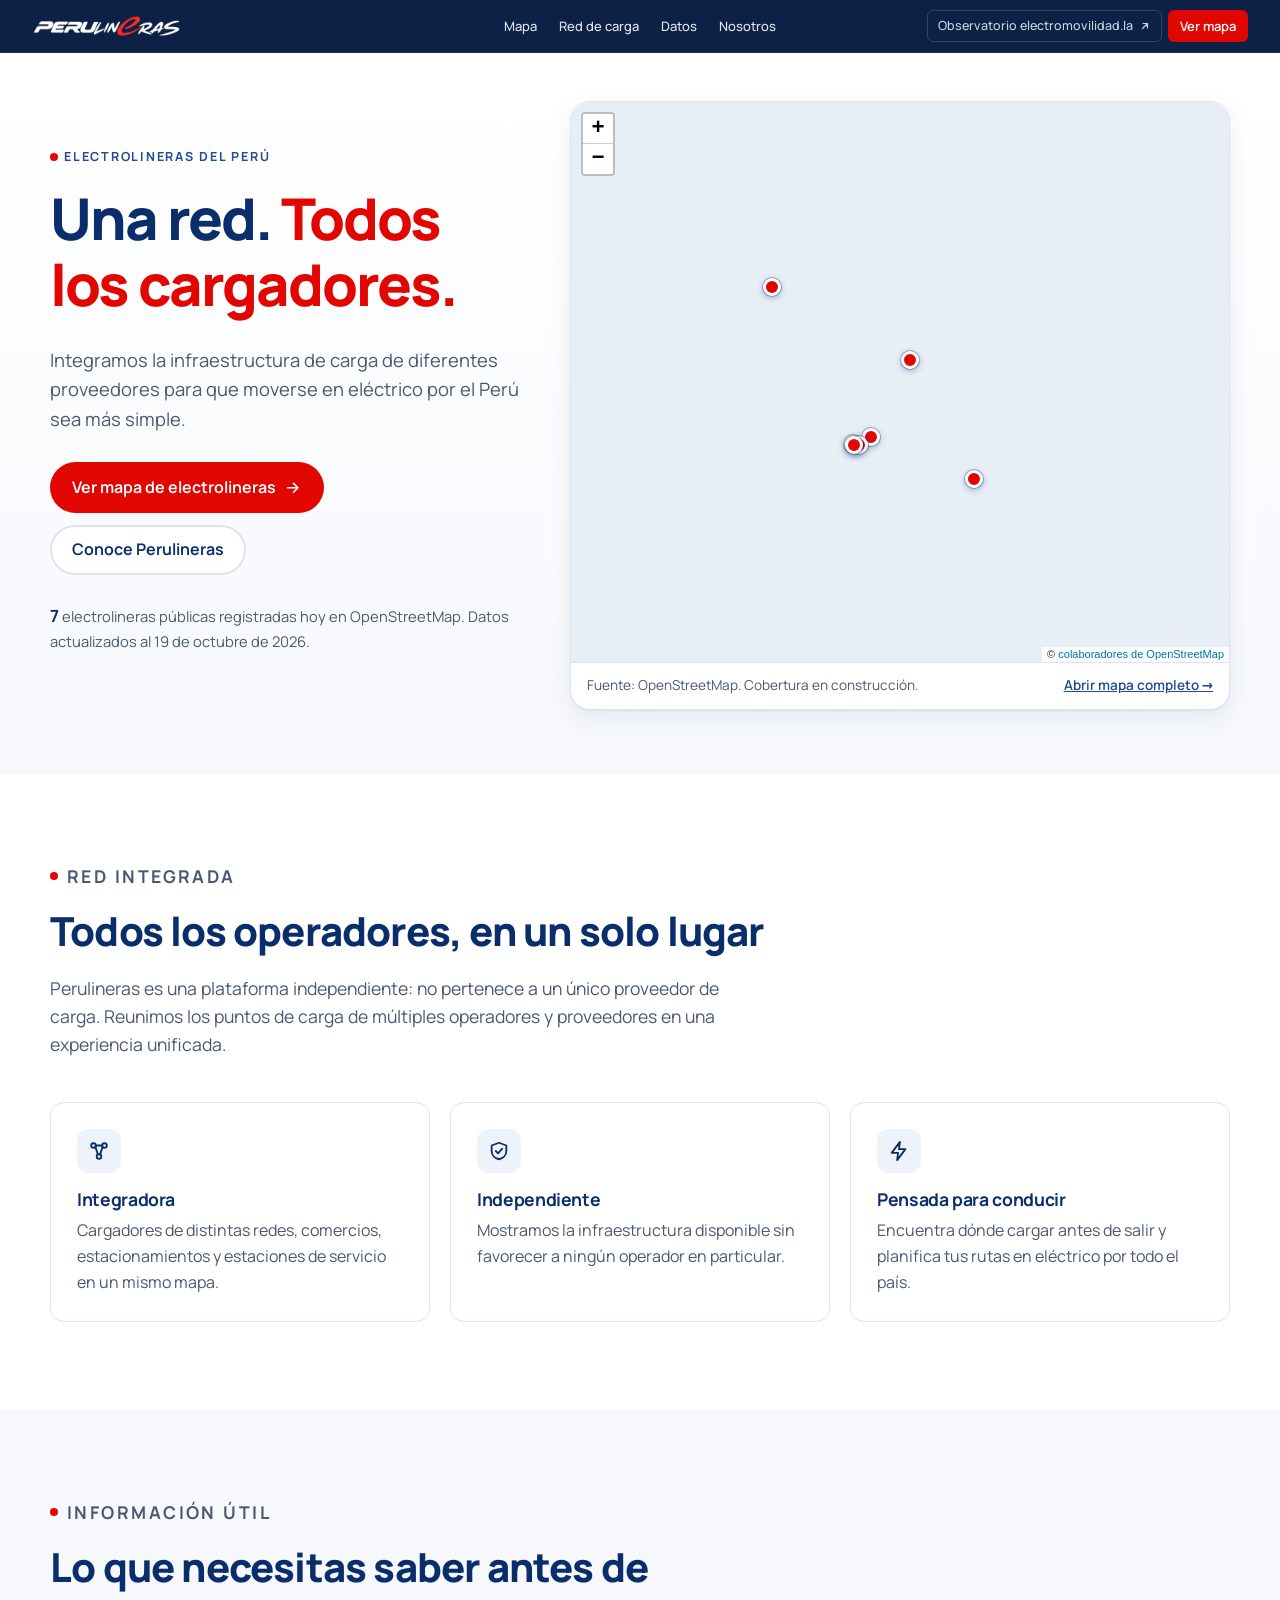
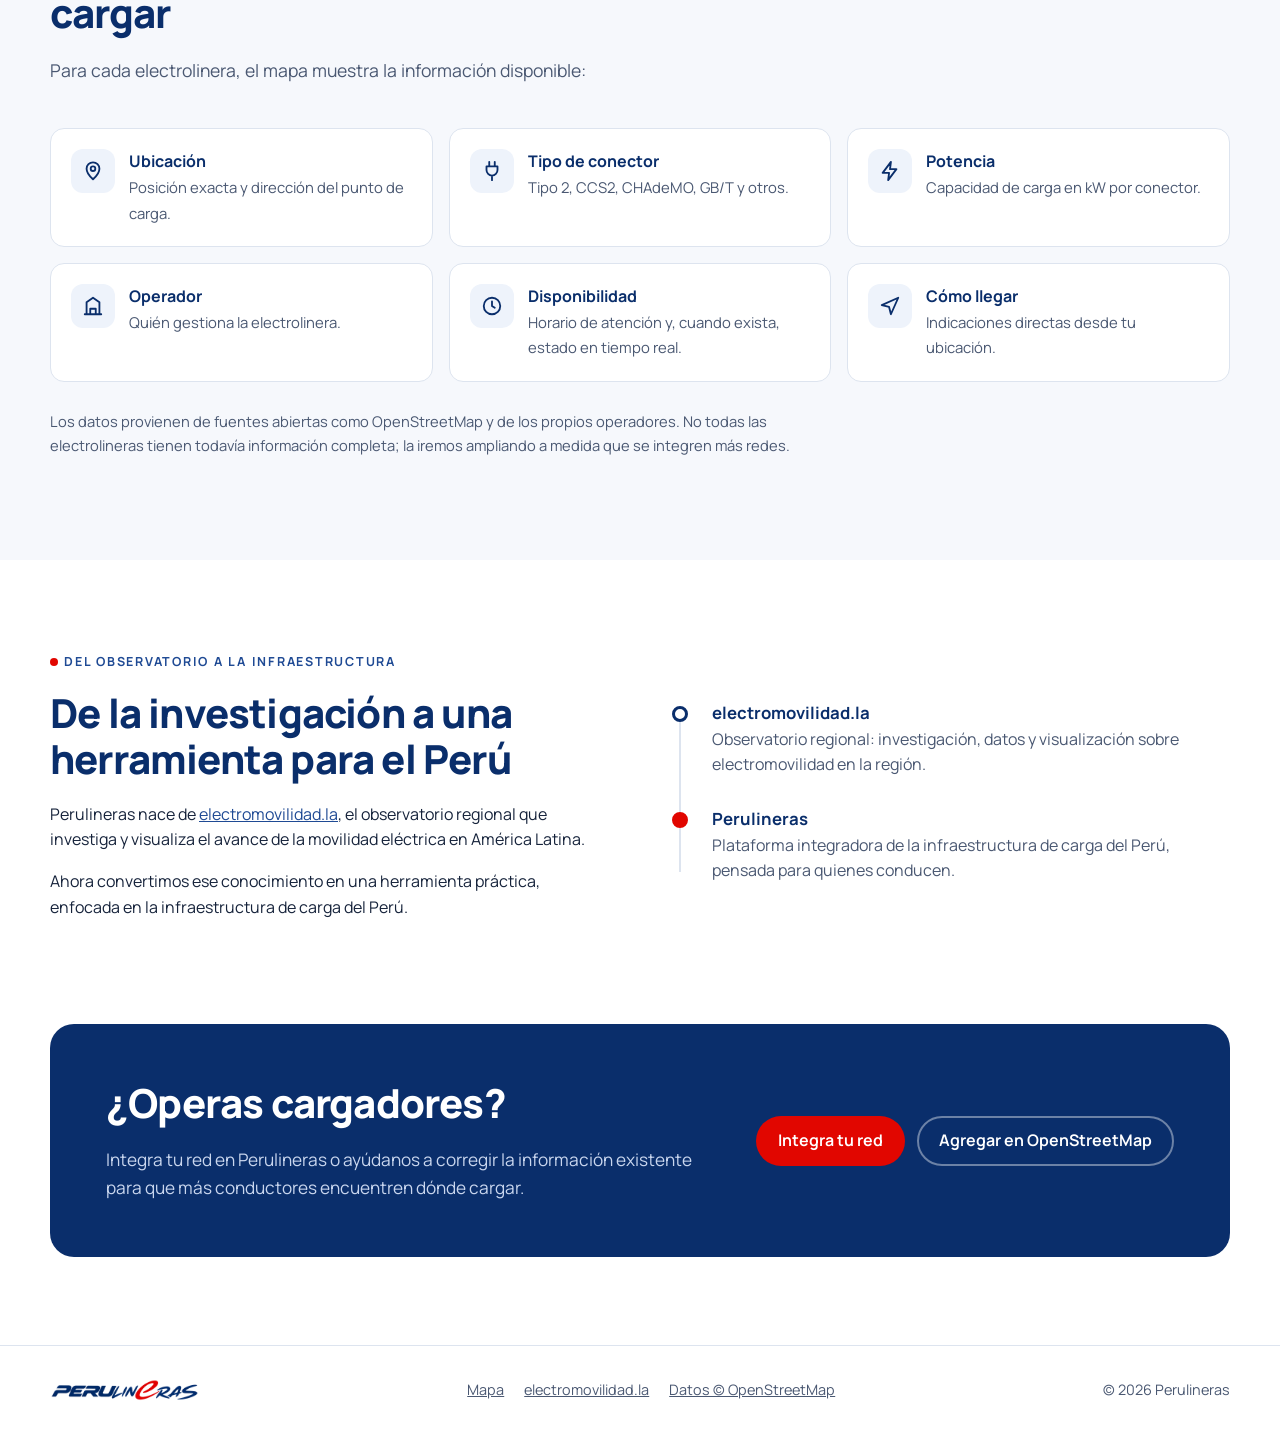
==== commit 9ffbf6b2: "feat: adopt electromovilidad.la header design - Dark full-width 52px bar, centered nav with active u" ====
--- a/index.html
+++ b/index.html
@@ -5,7 +5,7 @@
   <meta name="viewport" content="width=device-width,initial-scale=1">
   <title>Perulineras | Mapa de electrolineras del Perú</title>
   <meta name="description" content="Perulineras integra la infraestructura de carga de diferentes proveedores en un solo mapa de electrolineras públicas del Perú.">
-  <meta name="theme-color" content="#ffffff">
+  <meta name="theme-color" content="#051a3f">
   <meta property="og:type" content="website">
   <meta property="og:locale" content="es_PE">
   <meta property="og:site_name" content="Perulineras">
@@ -24,23 +24,24 @@
   <a class="saltar" href="#contenido">Saltar al contenido</a>
 
   <header class="header">
-    <div class="contenedor header-interior">
+    <div class="header-interior">
       <a class="marca" href="./" aria-label="Perulineras, inicio">
-        <img src="assets/logo-perulineras.png" alt="Perulineras" width="788" height="116">
+        <img src="assets/logo-perulineras-oscuro.png" alt="Perulineras" width="788" height="116">
       </a>
-      <button class="menu-boton" type="button" aria-expanded="false" aria-controls="nav-principal" aria-label="Abrir menú">
-        <svg viewBox="0 0 24 24" fill="none" stroke="currentColor" stroke-width="2" stroke-linecap="round" aria-hidden="true"><path d="M4 7h16M4 12h16M4 17h16"/></svg>
-      </button>
       <nav class="nav" id="nav-principal" aria-label="Principal">
         <a href="mapa/">Mapa</a>
         <a href="#red">Red de carga</a>
         <a href="#datos">Datos</a>
         <a href="#nosotros">Nosotros</a>
-        <a class="enlace-observatorio" href="https://www.electromovilidad.la" target="_blank" rel="noopener">Observatorio electromovilidad.la
-          <svg width="12" height="12" viewBox="0 0 24 24" fill="none" stroke="currentColor" stroke-width="2.4" stroke-linecap="round" stroke-linejoin="round" aria-hidden="true"><path d="M7 17 17 7M8 7h9v9"/></svg>
-          <span class="sr">(abre en una pestaña nueva)</span></a>
-        <a class="boton boton-primario" href="mapa/">Ver mapa</a>
+        <a class="solo-movil" href="https://www.electromovilidad.la" target="_blank" rel="noopener">Observatorio electromovilidad.la <svg viewBox="0 0 24 24" fill="none" stroke="currentColor" stroke-width="2.4" stroke-linecap="round" stroke-linejoin="round" aria-hidden="true"><path d="M7 17 17 7M8 7h9v9"/></svg><span class="sr">(abre en una pestaña nueva)</span></a>
       </nav>
+      <div class="header-acciones">
+        <a class="chip" href="https://www.electromovilidad.la" target="_blank" rel="noopener">Observatorio electromovilidad.la <svg viewBox="0 0 24 24" fill="none" stroke="currentColor" stroke-width="2.4" stroke-linecap="round" stroke-linejoin="round" aria-hidden="true"><path d="M7 17 17 7M8 7h9v9"/></svg><span class="sr">(abre en una pestaña nueva)</span></a>
+        <a class="boton-header" href="mapa/">Ver mapa</a>
+        <button class="menu-boton" type="button" aria-expanded="false" aria-controls="nav-principal" aria-label="Abrir menú">
+          <svg viewBox="0 0 24 24" fill="none" stroke="currentColor" stroke-width="2" stroke-linecap="round" aria-hidden="true"><path d="M4 7h16M4 12h16M4 17h16"/></svg>
+        </button>
+      </div>
     </div>
   </header>
 
--- a/assets/estilos.css
+++ b/assets/estilos.css
@@ -1,10 +1,12 @@
 /* Perulineras — estilos compartidos */
+@font-face{font-family:Manrope;font-style:normal;font-weight:400 800;font-display:swap;src:url(fuentes/manrope-latin.woff2) format("woff2");unicode-range:U+0000-00FF,U+0131,U+0152-0153,U+02BB-02BC,U+02C6,U+02DA,U+02DC,U+0304,U+0308,U+0329,U+2000-206F,U+20AC,U+2122,U+2191,U+2193,U+2212,U+2215,U+FEFF,U+FFFD}
 :root{
   --azul:#0a2e6b;
   --azul-medio:#1f4a94;
   --azul-suave:#eef3fb;
   --rojo:#e10600;
   --rojo-hover:#b80500;
+  --rojo-claro:#ff3b30;
   --texto:#16233b;
   --texto-suave:#4a5872;
   --borde:#dde4ef;
@@ -13,8 +15,8 @@
   --radio:14px;
   --sombra:0 1px 2px rgba(10,46,107,.06),0 8px 24px rgba(10,46,107,.08);
   --ancho:1180px;
-  --alto-header:72px;
-  font-family:system-ui,-apple-system,"Segoe UI",Roboto,"Helvetica Neue",Arial,sans-serif;
+  --alto-header:52px;
+  font-family:Manrope,system-ui,-apple-system,"Segoe UI",Roboto,"Helvetica Neue",Arial,sans-serif;
   color-scheme:light;
 }
 *,*::before,*::after{box-sizing:border-box}
@@ -42,30 +44,40 @@
 .boton-secundario:hover{border-color:var(--azul)}
 .boton svg{width:1.1em;height:1.1em;flex:none}
 
-/* Header */
-.header{position:sticky;top:0;z-index:1000;background:#fff;border-bottom:1px solid transparent;transition:border-color .2s,box-shadow .2s}
-.header.con-scroll{border-bottom-color:var(--borde);box-shadow:0 4px 16px rgba(10,46,107,.06)}
-.header-interior{height:var(--alto-header);display:flex;align-items:center;gap:24px}
-.marca{flex:none;display:block;line-height:0}
-.marca img{height:30px;width:auto}
-.nav{display:flex;align-items:center;gap:4px;margin-left:auto}
-.nav a{color:var(--azul);text-decoration:none;font-weight:600;font-size:.95rem;padding:.5em .8em;border-radius:8px}
-.nav a:hover{background:var(--azul-suave)}
-.nav a[aria-current="page"]{color:var(--rojo)}
-.nav .enlace-observatorio{color:var(--texto-suave);font-weight:500;font-size:.88rem;display:inline-flex;align-items:center;gap:.35em;margin-left:8px;padding-left:16px;border-left:1px solid var(--borde);border-radius:0}
-.nav .enlace-observatorio:hover{background:none;color:var(--azul)}
-.nav .boton{margin-left:12px;padding:.5em 1.1em;min-height:40px}
-.nav .boton-primario{color:#fff}
-.nav .boton:hover{background:var(--rojo-hover)}
-.menu-boton{display:none;margin-left:auto;width:44px;height:44px;border:1px solid var(--borde);background:#fff;border-radius:10px;color:var(--azul);cursor:pointer;align-items:center;justify-content:center}
-.menu-boton svg{width:22px;height:22px}
+/* Header (mismo patrón que electromovilidad.la, con colores Perulineras) */
+.header{position:sticky;top:0;z-index:1000;background:rgba(5,26,63,.97);border-bottom:1px solid rgba(255,255,255,.1);-webkit-backdrop-filter:blur(8px);backdrop-filter:blur(8px)}
+.header :focus-visible{outline-color:#fff}
+.header-interior{position:relative;height:var(--alto-header);display:flex;align-items:center;justify-content:space-between;gap:16px;padding:0 16px}
+@media (min-width:640px){.header-interior{padding:0 24px}}
+@media (min-width:1024px){.header-interior{padding:0 32px}}
+.marca{flex:none;display:flex;align-items:center;height:32px;line-height:0}
+.marca img{height:22px;width:auto}
+.nav{position:absolute;left:50%;top:50%;transform:translate(-50%,-50%);display:flex;align-items:center;gap:2px}
+.nav a{position:relative;color:#e2e8f0;text-decoration:none;font-size:13px;font-weight:500;padding:6px 10px;border-radius:6px;transition:color .15s}
+.nav a:hover{color:#fff}
+.nav a[aria-current="page"]{color:#fff}
+.nav a[aria-current="page"]::after{content:"";position:absolute;left:10px;right:10px;bottom:2px;height:2px;border-radius:999px;background:var(--rojo-claro)}
+.nav .solo-movil{display:none}
+.header-acciones{display:flex;align-items:center;justify-content:flex-end;gap:6px}
+.chip{display:inline-flex;align-items:center;gap:6px;height:32px;padding:0 10px;border:1px solid rgba(255,255,255,.15);border-radius:6px;color:#cbd5e1;font-size:12.5px;font-weight:500;text-decoration:none;white-space:nowrap;transition:border-color .15s,color .15s}
+.chip:hover{border-color:rgba(255,255,255,.3);color:#fff}
+.chip svg{width:12px;height:12px}
+.boton-header{display:inline-flex;align-items:center;height:32px;padding:0 12px;border-radius:6px;background:var(--rojo);color:#fff;font-size:13px;font-weight:600;text-decoration:none;white-space:nowrap;transition:background .15s}
+.boton-header:hover{background:var(--rojo-hover)}
+.menu-boton{display:none;width:32px;height:32px;padding:0;border:1px solid rgba(255,255,255,.2);background:transparent;border-radius:6px;color:#cbd5e1;cursor:pointer;align-items:center;justify-content:center}
+.menu-boton:hover{color:#fff}
+.menu-boton svg{width:16px;height:16px}
 @media (max-width:960px){
   .menu-boton{display:inline-flex}
-  .nav{display:none;position:absolute;left:0;right:0;top:var(--alto-header);flex-direction:column;align-items:stretch;gap:0;padding:8px 16px 20px;background:#fff;border-bottom:1px solid var(--borde);box-shadow:0 12px 24px rgba(10,46,107,.08)}
+  .header-acciones .chip{display:none}
+  .nav{display:none;position:absolute;left:auto;right:16px;top:calc(100% + 8px);transform:none;width:13rem;flex-direction:column;align-items:stretch;gap:0;padding:4px 0;background:#051a3f;border:1px solid rgba(255,255,255,.1);border-radius:8px;box-shadow:0 18px 40px rgba(0,0,0,.35)}
   .nav.abierto{display:flex}
-  .nav a{padding:.85em .5em;border-radius:0;border-bottom:1px solid var(--borde)}
-  .nav .enlace-observatorio{margin:0;padding-left:.5em;border-left:0}
-  .nav .boton{margin:16px 0 0;border-radius:999px;border-bottom:0}
+  .nav a{padding:9px 14px;border-radius:0}
+  .nav a:hover{background:rgba(255,255,255,.06)}
+  .nav a:focus-visible{outline-offset:-3px}
+  .nav a[aria-current="page"]::after{left:0;right:auto;top:8px;bottom:8px;width:2px;height:auto}
+  .nav .solo-movil{display:flex;align-items:center;gap:6px;border-top:1px solid rgba(255,255,255,.1);margin-top:4px;padding-top:11px;color:#cbd5e1}
+  .nav .solo-movil svg{width:12px;height:12px}
 }
 
 /* Hero */
@@ -161,7 +173,6 @@
 
 /* Página del mapa */
 .pagina-mapa{height:100dvh;display:flex;flex-direction:column;overflow:hidden}
-.pagina-mapa .header{border-bottom-color:var(--borde)}
 .mapa-layout{flex:1;display:grid;grid-template-columns:360px 1fr;min-height:0}
 .panel{border-right:1px solid var(--borde);display:flex;flex-direction:column;min-height:0;background:#fff}
 .panel-cabecera{padding:20px 20px 14px;border-bottom:1px solid var(--borde)}
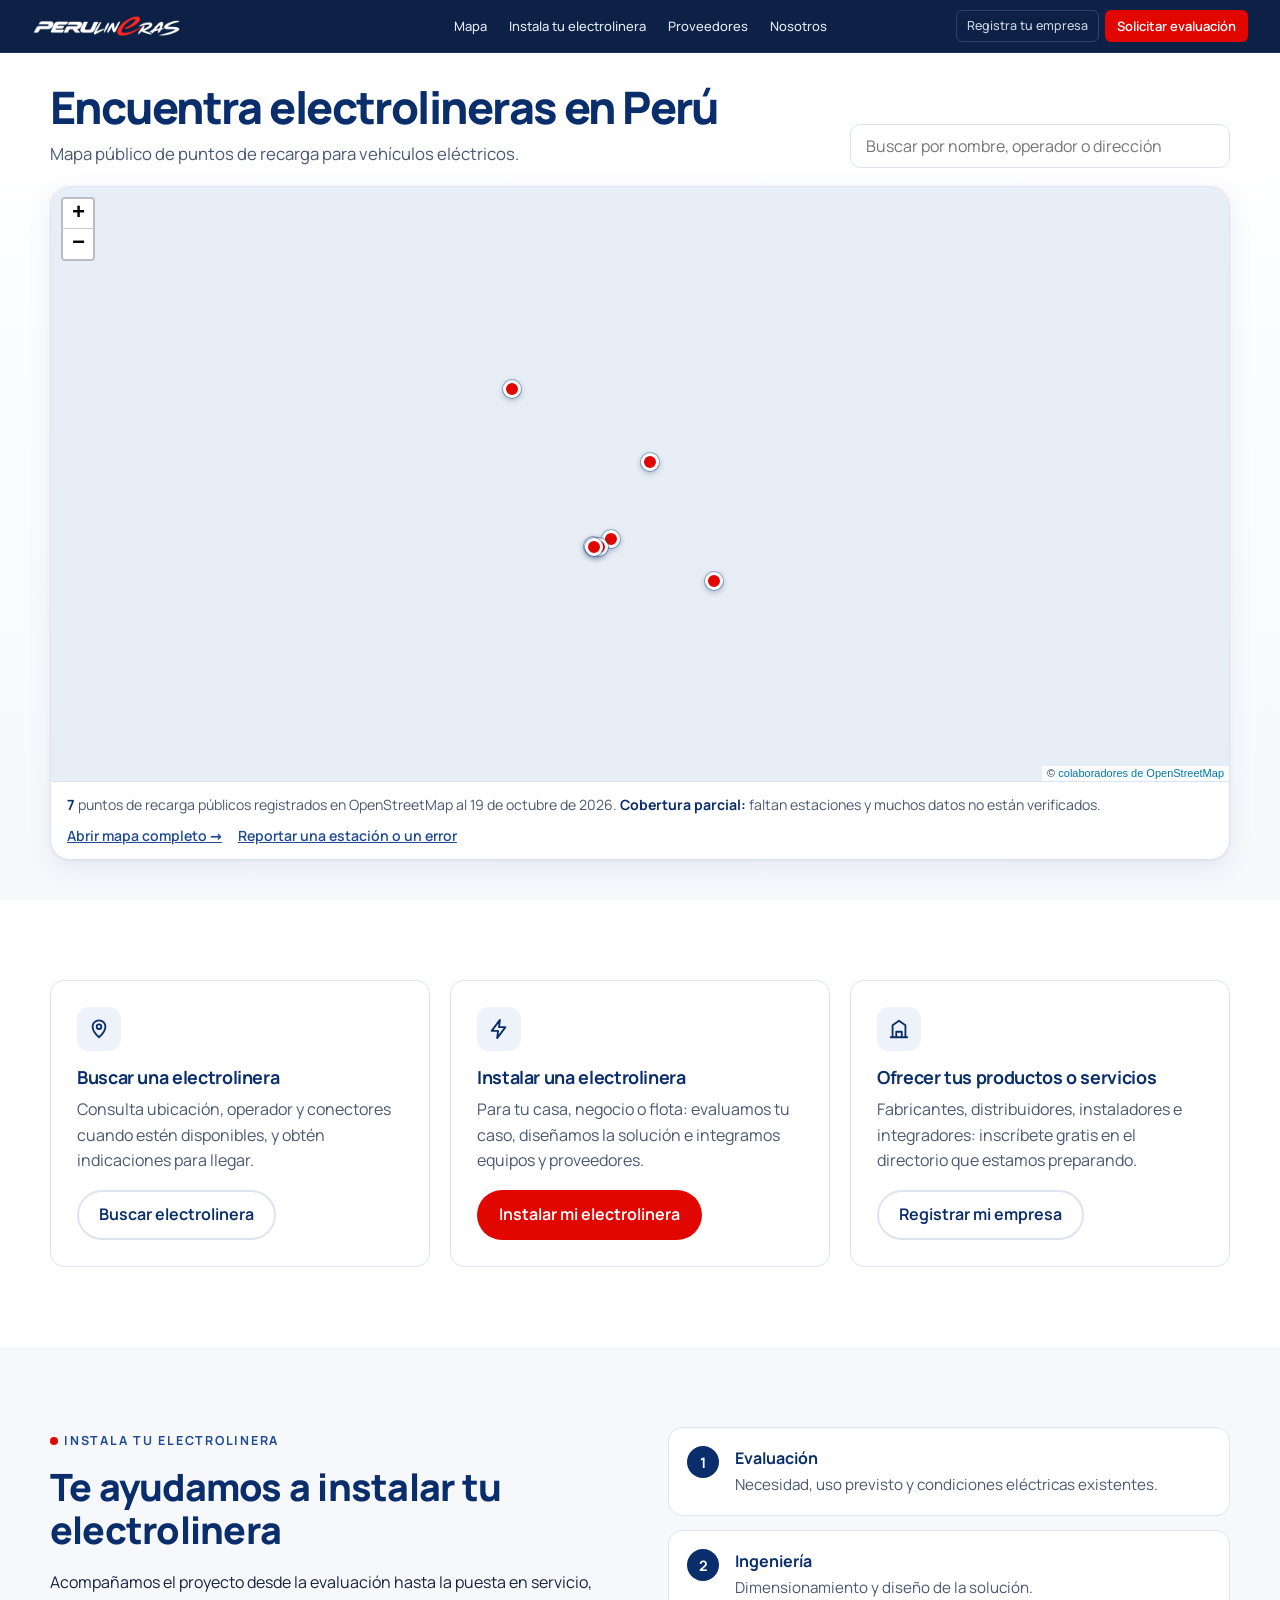
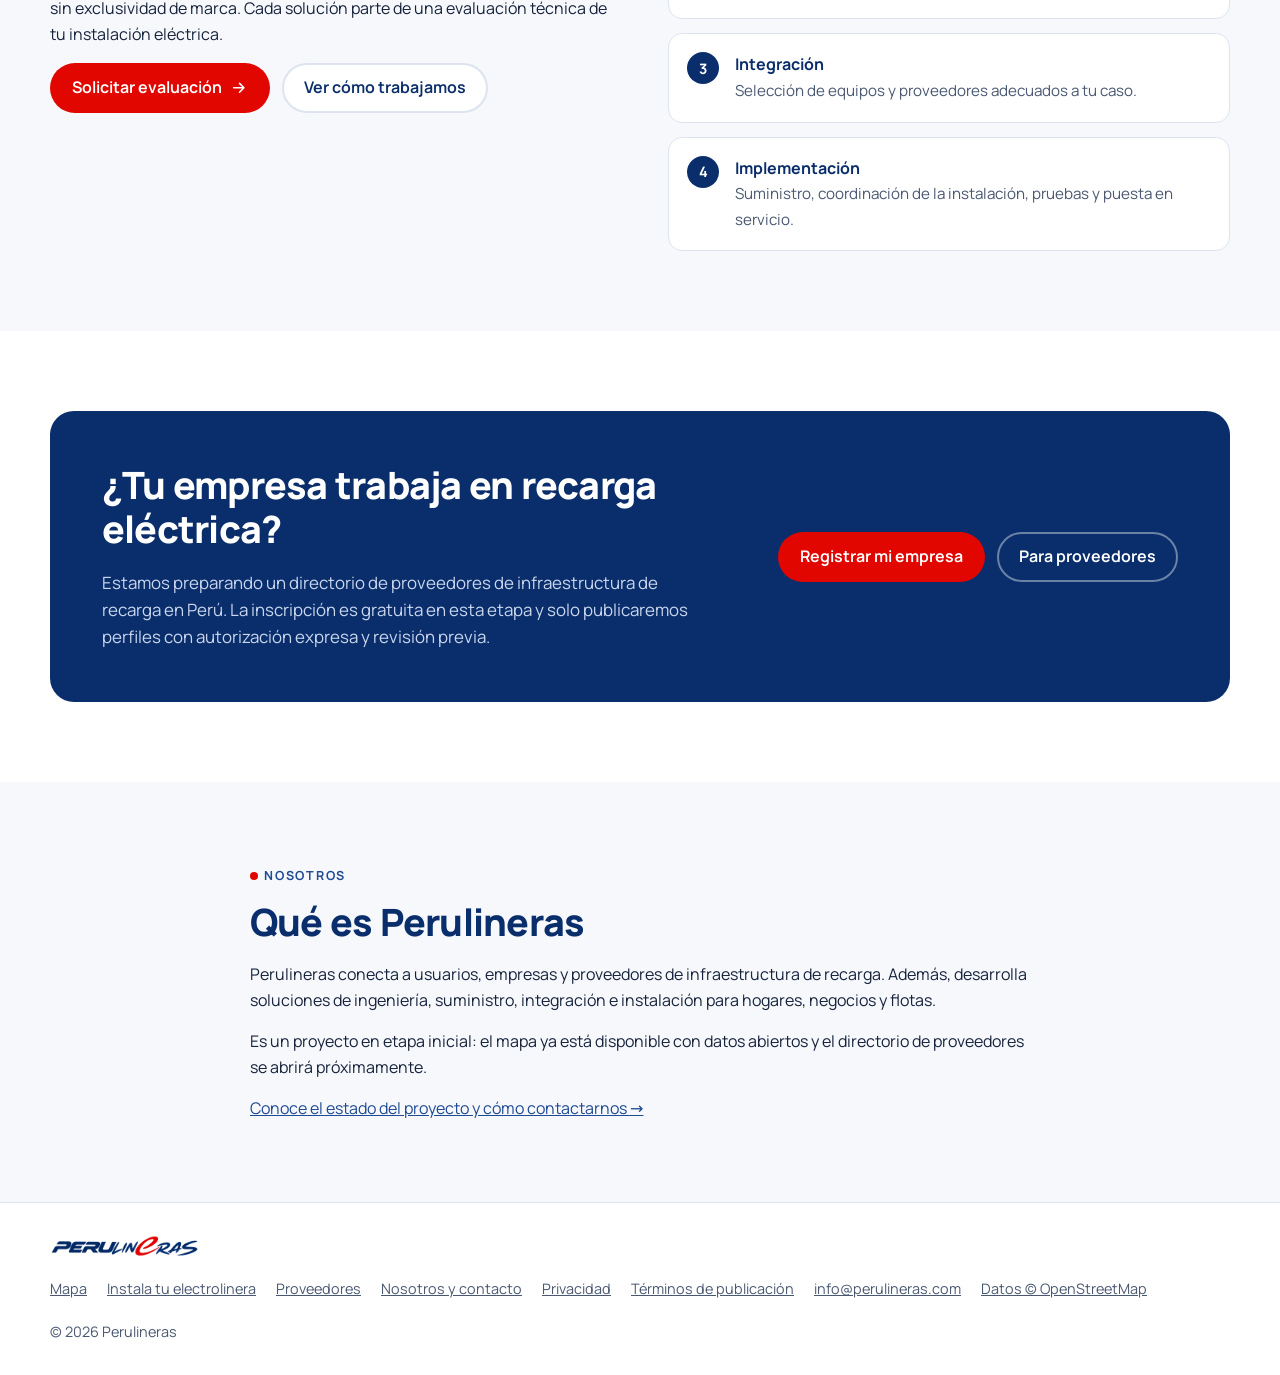
==== commit daa5b19e: "feat: replantear la web según requisitos de producto - Portada centrada en el mapa con buscador y co" ====
--- a/index.html
+++ b/index.html
@@ -3,41 +3,43 @@
 <head>
   <meta charset="utf-8">
   <meta name="viewport" content="width=device-width,initial-scale=1">
-  <title>Perulineras | Mapa de electrolineras del Perú</title>
-  <meta name="description" content="Perulineras integra la infraestructura de carga de diferentes proveedores en un solo mapa de electrolineras públicas del Perú.">
+  <title>Perulineras | Encuentra electrolineras en Perú</title>
+  <meta name="description" content="Mapa de electrolineras públicas del Perú y servicios para instalar tu electrolinera: evaluación, ingeniería, integración e instalación.">
+  <link rel="canonical" href="https://www.perulineras.com/">
   <meta name="theme-color" content="#051a3f">
   <meta property="og:type" content="website">
   <meta property="og:locale" content="es_PE">
   <meta property="og:site_name" content="Perulineras">
-  <meta property="og:title" content="Perulineras — Una red. Todos los cargadores.">
-  <meta property="og:description" content="Integramos la infraestructura de carga de diferentes proveedores para que moverse en eléctrico por el Perú sea más simple.">
-  <meta property="og:image" content="assets/og-perulineras.png">
+  <meta property="og:title" content="Perulineras | Encuentra electrolineras en Perú">
+  <meta property="og:description" content="Mapa de electrolineras públicas del Perú y servicios para instalar tu electrolinera: evaluación, ingeniería, integración e instalación.">
+  <meta property="og:url" content="https://www.perulineras.com/">
+  <meta property="og:image" content="https://www.perulineras.com/assets/og-perulineras.png">
   <meta property="og:image:width" content="1200">
   <meta property="og:image:height" content="630">
   <meta name="twitter:card" content="summary_large_image">
-  <link rel="icon" type="image/png" sizes="32x32" href="assets/favicon-32.png">
-  <link rel="apple-touch-icon" href="assets/apple-touch-icon.png">
-  <link rel="stylesheet" href="assets/vendor/leaflet/leaflet.css">
-  <link rel="stylesheet" href="assets/estilos.css">
+  <link rel="icon" type="image/png" sizes="32x32" href="/assets/favicon-32.png">
+  <link rel="apple-touch-icon" href="/assets/apple-touch-icon.png">
+  <link rel="stylesheet" href="/assets/vendor/leaflet/leaflet.css">
+  <link rel="stylesheet" href="/assets/estilos.css">
 </head>
 <body>
   <a class="saltar" href="#contenido">Saltar al contenido</a>
 
   <header class="header">
     <div class="header-interior">
-      <a class="marca" href="./" aria-label="Perulineras, inicio">
-        <img src="assets/logo-perulineras-oscuro.png" alt="Perulineras" width="788" height="116">
+      <a class="marca" href="/" aria-label="Perulineras, inicio">
+        <img src="/assets/logo-perulineras-oscuro.png" alt="Perulineras" width="788" height="116">
       </a>
       <nav class="nav" id="nav-principal" aria-label="Principal">
-        <a href="mapa/">Mapa</a>
-        <a href="#red">Red de carga</a>
-        <a href="#datos">Datos</a>
-        <a href="#nosotros">Nosotros</a>
-        <a class="solo-movil" href="https://www.electromovilidad.la" target="_blank" rel="noopener">Observatorio electromovilidad.la <svg viewBox="0 0 24 24" fill="none" stroke="currentColor" stroke-width="2.4" stroke-linecap="round" stroke-linejoin="round" aria-hidden="true"><path d="M7 17 17 7M8 7h9v9"/></svg><span class="sr">(abre en una pestaña nueva)</span></a>
+        <a href="/mapa/">Mapa</a>
+        <a href="/instala/">Instala tu electrolinera</a>
+        <a href="/proveedores/">Proveedores</a>
+        <a href="/nosotros/">Nosotros</a>
+        <a class="solo-movil" href="/proveedores/#registro">Registra tu empresa</a>
       </nav>
       <div class="header-acciones">
-        <a class="chip" href="https://www.electromovilidad.la" target="_blank" rel="noopener">Observatorio electromovilidad.la <svg viewBox="0 0 24 24" fill="none" stroke="currentColor" stroke-width="2.4" stroke-linecap="round" stroke-linejoin="round" aria-hidden="true"><path d="M7 17 17 7M8 7h9v9"/></svg><span class="sr">(abre en una pestaña nueva)</span></a>
-        <a class="boton-header" href="mapa/">Ver mapa</a>
+        <a class="chip" href="/proveedores/#registro">Registra tu empresa</a>
+        <a class="boton-header" href="/instala/#solicitud">Solicitar evaluación</a>
         <button class="menu-boton" type="button" aria-expanded="false" aria-controls="nav-principal" aria-label="Abrir menú">
           <svg viewBox="0 0 24 24" fill="none" stroke="currentColor" stroke-width="2" stroke-linecap="round" aria-hidden="true"><path d="M4 7h16M4 12h16M4 17h16"/></svg>
         </button>
@@ -46,140 +48,123 @@
   </header>
 
   <main id="contenido">
-    <section class="hero" aria-labelledby="titulo-hero">
-      <div class="contenedor hero-grid">
-        <div>
-          <p class="etiqueta">Electrolineras del Perú</p>
-          <h1 id="titulo-hero">Una red. <span>Todos los cargadores.</span></h1>
-          <p class="hero-texto">Integramos la infraestructura de carga de diferentes proveedores para que moverse en eléctrico por el Perú sea más simple.</p>
-          <div class="acciones">
-            <a class="boton boton-primario" href="mapa/">
-              Ver mapa de electrolineras
-              <svg viewBox="0 0 24 24" fill="none" stroke="currentColor" stroke-width="2.2" stroke-linecap="round" stroke-linejoin="round" aria-hidden="true"><path d="M5 12h14M13 6l6 6-6 6"/></svg>
-            </a>
-            <a class="boton boton-secundario" href="#red">Conoce Perulineras</a>
+    <section class="portada" aria-labelledby="titulo-portada">
+      <div class="contenedor">
+        <div class="portada-cabecera">
+          <div>
+            <h1 id="titulo-portada">Encuentra electrolineras en Perú</h1>
+            <p>Mapa público de puntos de recarga para vehículos eléctricos.</p>
           </div>
-          <p class="dato-mapa"><strong data-conteo>…</strong> electrolineras públicas registradas hoy en OpenStreetMap. Datos actualizados al <span data-actualizado>…</span>.</p>
+          <div class="buscador-portada">
+            <label class="sr" for="buscar">Buscar electrolinera por nombre, operador o dirección</label>
+            <input class="buscador" id="buscar" type="search" placeholder="Buscar por nombre, operador o dirección" autocomplete="off" data-buscador>
+          </div>
         </div>
-        <figure class="mapa-tarjeta" style="margin:0">
-          <div class="mapa" data-mapa="data/electrolineras.geojson" role="region" aria-label="Mapa del Perú con electrolineras públicas"></div>
+        <figure class="mapa-tarjeta">
+          <div class="mapa" data-mapa="/data/electrolineras.geojson" role="region" aria-label="Mapa del Perú con electrolineras públicas"></div>
+          <p class="sin-resultados" data-sin-resultados hidden role="status">Ninguna electrolinera coincide con la búsqueda.</p>
           <figcaption class="mapa-pie">
-            <span>Fuente: OpenStreetMap. Cobertura en construcción.</span>
-            <a href="mapa/">Abrir mapa completo →</a>
+            <span><strong data-conteo>…</strong> puntos de recarga públicos registrados en OpenStreetMap al <span data-actualizado>…</span>. <strong>Cobertura parcial:</strong> faltan estaciones y muchos datos no están verificados.</span>
+            <nav aria-label="Acciones del mapa">
+              <a href="/mapa/">Abrir mapa completo →</a>
+              <a href="/nosotros/#reportar">Reportar una estación o un error</a>
+            </nav>
           </figcaption>
         </figure>
       </div>
     </section>
 
-    <section class="seccion" id="red" aria-labelledby="titulo-red">
+    <section class="seccion" aria-labelledby="titulo-accesos">
       <div class="contenedor">
-        <div class="seccion-cabecera">
-          <p class="etiqueta">Red integrada</p>
-          <h2 id="titulo-red">Todos los operadores, en un solo lugar</h2>
-          <p>Perulineras es una plataforma independiente: no pertenece a un único proveedor de carga. Reunimos los puntos de carga de múltiples operadores y proveedores en una experiencia unificada.</p>
-        </div>
+        <h2 class="sr" id="titulo-accesos">¿Qué necesitas?</h2>
         <div class="tarjetas">
           <article class="tarjeta">
-            <div class="icono"><svg viewBox="0 0 24 24" fill="none" stroke="currentColor" stroke-width="2" stroke-linecap="round" stroke-linejoin="round" aria-hidden="true"><circle cx="6" cy="6" r="2.5"/><circle cx="18" cy="6" r="2.5"/><circle cx="12" cy="18" r="2.5"/><path d="M8 7.5l2.8 8.2M16 7.5l-2.8 8.2M8.5 6h7"/></svg></div>
-            <h3>Integradora</h3>
-            <p>Cargadores de distintas redes, comercios, estacionamientos y estaciones de servicio en un mismo mapa.</p>
-          </article>
-          <article class="tarjeta">
-            <div class="icono"><svg viewBox="0 0 24 24" fill="none" stroke="currentColor" stroke-width="2" stroke-linecap="round" stroke-linejoin="round" aria-hidden="true"><path d="M12 3l8 3v6c0 4.5-3.4 8-8 9-4.6-1-8-4.5-8-9V6z"/><path d="M8.5 12l2.5 2.5 4.5-5"/></svg></div>
-            <h3>Independiente</h3>
-            <p>Mostramos la infraestructura disponible sin favorecer a ningún operador en particular.</p>
+            <div class="icono"><svg viewBox="0 0 24 24" fill="none" stroke="currentColor" stroke-width="2" stroke-linecap="round" stroke-linejoin="round" aria-hidden="true"><path d="M12 21s-7-6.2-7-11.5a7 7 0 0 1 14 0C19 14.8 12 21 12 21z"/><circle cx="12" cy="9.5" r="2.5"/></svg></div>
+            <h3>Buscar una electrolinera</h3>
+            <p>Consulta ubicación, operador y conectores cuando estén disponibles, y obtén indicaciones para llegar.</p>
+            <a class="boton boton-secundario" href="/mapa/">Buscar electrolinera</a>
           </article>
           <article class="tarjeta">
             <div class="icono"><svg viewBox="0 0 24 24" fill="none" stroke="currentColor" stroke-width="2" stroke-linecap="round" stroke-linejoin="round" aria-hidden="true"><path d="M13 2 4 14h7l-1 8 9-12h-7z"/></svg></div>
-            <h3>Pensada para conducir</h3>
-            <p>Encuentra dónde cargar antes de salir y planifica tus rutas en eléctrico por todo el país.</p>
+            <h3>Instalar una electrolinera</h3>
+            <p>Para tu casa, negocio o flota: evaluamos tu caso, diseñamos la solución e integramos equipos y proveedores.</p>
+            <a class="boton boton-primario" href="/instala/">Instalar mi electrolinera</a>
+          </article>
+          <article class="tarjeta">
+            <div class="icono"><svg viewBox="0 0 24 24" fill="none" stroke="currentColor" stroke-width="2" stroke-linecap="round" stroke-linejoin="round" aria-hidden="true"><path d="M3 21h18M5 21V8l7-5 7 5v13M9 21v-6h6v6"/></svg></div>
+            <h3>Ofrecer tus productos o servicios</h3>
+            <p>Fabricantes, distribuidores, instaladores e integradores: inscríbete gratis en el directorio que estamos preparando.</p>
+            <a class="boton boton-secundario" href="/proveedores/">Registrar mi empresa</a>
           </article>
         </div>
       </div>
     </section>
 
-    <section class="seccion seccion-alt" id="datos" aria-labelledby="titulo-datos">
-      <div class="contenedor">
-        <div class="seccion-cabecera">
-          <p class="etiqueta">Información útil</p>
-          <h2 id="titulo-datos">Lo que necesitas saber antes de cargar</h2>
-          <p>Para cada electrolinera, el mapa muestra la información disponible:</p>
+    <section class="seccion seccion-alt" aria-labelledby="titulo-instala">
+      <div class="contenedor dos-columnas">
+        <div>
+          <p class="etiqueta">Instala tu electrolinera</p>
+          <h2 id="titulo-instala">Te ayudamos a instalar tu electrolinera</h2>
+          <p>Acompañamos el proyecto desde la evaluación hasta la puesta en servicio, sin exclusividad de marca. Cada solución parte de una evaluación técnica de tu instalación eléctrica.</p>
+          <div class="acciones">
+            <a class="boton boton-primario" href="/instala/#solicitud">Solicitar evaluación <svg viewBox="0 0 24 24" fill="none" stroke="currentColor" stroke-width="2.2" stroke-linecap="round" stroke-linejoin="round" aria-hidden="true"><path d="M5 12h14M13 6l6 6-6 6"/></svg></a>
+            <a class="boton boton-secundario" href="/instala/">Ver cómo trabajamos</a>
+          </div>
         </div>
-        <ul class="campos">
-          <li>
-            <div class="icono"><svg viewBox="0 0 24 24" fill="none" stroke="currentColor" stroke-width="2" stroke-linecap="round" stroke-linejoin="round" aria-hidden="true"><path d="M12 21s-7-6.2-7-11.5a7 7 0 0 1 14 0C19 14.8 12 21 12 21z"/><circle cx="12" cy="9.5" r="2.5"/></svg></div>
-            <div><strong>Ubicación</strong><span>Posición exacta y dirección del punto de carga.</span></div>
-          </li>
-          <li>
-            <div class="icono"><svg viewBox="0 0 24 24" fill="none" stroke="currentColor" stroke-width="2" stroke-linecap="round" stroke-linejoin="round" aria-hidden="true"><path d="M9 2v5M15 2v5M6 7h12v4a6 6 0 0 1-12 0zM12 17v5"/></svg></div>
-            <div><strong>Tipo de conector</strong><span>Tipo 2, CCS2, CHAdeMO, GB/T y otros.</span></div>
-          </li>
-          <li>
-            <div class="icono"><svg viewBox="0 0 24 24" fill="none" stroke="currentColor" stroke-width="2" stroke-linecap="round" stroke-linejoin="round" aria-hidden="true"><path d="M13 2 4 14h7l-1 8 9-12h-7z"/></svg></div>
-            <div><strong>Potencia</strong><span>Capacidad de carga en kW por conector.</span></div>
-          </li>
-          <li>
-            <div class="icono"><svg viewBox="0 0 24 24" fill="none" stroke="currentColor" stroke-width="2" stroke-linecap="round" stroke-linejoin="round" aria-hidden="true"><path d="M3 21h18M5 21V8l7-5 7 5v13M9 21v-6h6v6"/></svg></div>
-            <div><strong>Operador</strong><span>Quién gestiona la electrolinera.</span></div>
-          </li>
-          <li>
-            <div class="icono"><svg viewBox="0 0 24 24" fill="none" stroke="currentColor" stroke-width="2" stroke-linecap="round" stroke-linejoin="round" aria-hidden="true"><circle cx="12" cy="12" r="9"/><path d="M12 7v5l3 2"/></svg></div>
-            <div><strong>Disponibilidad</strong><span>Horario de atención y, cuando exista, estado en tiempo real.</span></div>
-          </li>
-          <li>
-            <div class="icono"><svg viewBox="0 0 24 24" fill="none" stroke="currentColor" stroke-width="2" stroke-linecap="round" stroke-linejoin="round" aria-hidden="true"><path d="M3 11l18-8-8 18-2-8z"/></svg></div>
-            <div><strong>Cómo llegar</strong><span>Indicaciones directas desde tu ubicación.</span></div>
-          </li>
-        </ul>
-        <p class="nota">Los datos provienen de fuentes abiertas como OpenStreetMap y de los propios operadores. No todas las electrolineras tienen todavía información completa; la iremos ampliando a medida que se integren más redes.</p>
-      </div>
-    </section>
-
-    <section class="seccion" id="nosotros" aria-labelledby="titulo-nosotros">
-      <div class="contenedor historia">
-        <div>
-          <p class="etiqueta">Del observatorio a la infraestructura</p>
-          <h2 id="titulo-nosotros">De la investigación a una herramienta para el Perú</h2>
-          <p>Perulineras nace de <a href="https://www.electromovilidad.la" target="_blank" rel="noopener">electromovilidad.la</a>, el observatorio regional que investiga y visualiza el avance de la movilidad eléctrica en América Latina.</p>
-          <p>Ahora convertimos ese conocimiento en una herramienta práctica, enfocada en la infraestructura de carga del Perú.</p>
-        </div>
-        <ol class="linea">
-          <li><strong>electromovilidad.la</strong><span>Observatorio regional: investigación, datos y visualización sobre electromovilidad en la región.</span></li>
-          <li><strong>Perulineras</strong><span>Plataforma integradora de la infraestructura de carga del Perú, pensada para quienes conducen.</span></li>
+        <ol class="pasos">
+          <li><strong>Evaluación</strong><span>Necesidad, uso previsto y condiciones eléctricas existentes.</span></li>
+          <li><strong>Ingeniería</strong><span>Dimensionamiento y diseño de la solución.</span></li>
+          <li><strong>Integración</strong><span>Selección de equipos y proveedores adecuados a tu caso.</span></li>
+          <li><strong>Implementación</strong><span>Suministro, coordinación de la instalación, pruebas y puesta en servicio.</span></li>
         </ol>
       </div>
     </section>
 
-    <section class="seccion" id="integra" aria-labelledby="titulo-integra" style="padding-top:0">
+    <section class="seccion" aria-labelledby="titulo-proveedores">
       <div class="contenedor">
         <div class="cta">
           <div>
-            <h2 id="titulo-integra">¿Operas cargadores?</h2>
-            <p>Integra tu red en Perulineras o ayúdanos a corregir la información existente para que más conductores encuentren dónde cargar.</p>
+            <h2 id="titulo-proveedores">¿Tu empresa trabaja en recarga eléctrica?</h2>
+            <p>Estamos preparando un directorio de proveedores de infraestructura de recarga en Perú. La inscripción es gratuita en esta etapa y solo publicaremos perfiles con autorización expresa y revisión previa.</p>
           </div>
           <div class="acciones">
-            <a class="boton boton-primario" href="https://github.com/mobilitycommons/perulineras-web/issues/new?title=Integrar%20red%20de%20carga" target="_blank" rel="noopener">Integra tu red</a>
-            <a class="boton boton-secundario" href="https://wiki.openstreetmap.org/wiki/ES:Tag:amenity%3Dcharging_station" target="_blank" rel="noopener">Agregar en OpenStreetMap</a>
+            <a class="boton boton-primario" href="/proveedores/#registro">Registrar mi empresa</a>
+            <a class="boton boton-secundario" href="/proveedores/">Para proveedores</a>
           </div>
         </div>
+      </div>
+    </section>
+
+    <section class="seccion seccion-alt" aria-labelledby="titulo-nosotros">
+      <div class="contenedor estrecho">
+        <p class="etiqueta">Nosotros</p>
+        <h2 id="titulo-nosotros">Qué es Perulineras</h2>
+        <p>Perulineras conecta a usuarios, empresas y proveedores de infraestructura de recarga. Además, desarrolla soluciones de ingeniería, suministro, integración e instalación para hogares, negocios y flotas.</p>
+        <p>Es un proyecto en etapa inicial: el mapa ya está disponible con datos abiertos y el directorio de proveedores se abrirá próximamente.</p>
+        <a href="/nosotros/">Conoce el estado del proyecto y cómo contactarnos →</a>
       </div>
     </section>
   </main>
 
   <footer class="footer">
     <div class="contenedor footer-interior">
-      <img src="assets/logo-perulineras.png" alt="Perulineras" width="788" height="116">
+      <img src="/assets/logo-perulineras.png" alt="Perulineras" width="788" height="116">
       <nav aria-label="Pie de página">
-        <a href="mapa/">Mapa</a>
-        <a href="https://www.electromovilidad.la" target="_blank" rel="noopener">electromovilidad.la</a>
+        <a href="/mapa/">Mapa</a>
+        <a href="/instala/">Instala tu electrolinera</a>
+        <a href="/proveedores/">Proveedores</a>
+        <a href="/nosotros/">Nosotros y contacto</a>
+        <a href="/privacidad/">Privacidad</a>
+        <a href="/terminos/">Términos de publicación</a>
+        <a href="mailto:info@perulineras.com">info@perulineras.com</a>
         <a href="https://www.openstreetmap.org/copyright" target="_blank" rel="noopener">Datos © OpenStreetMap</a>
       </nav>
       <span>© 2026 Perulineras</span>
     </div>
   </footer>
 
-  <script src="assets/vendor/leaflet/leaflet.js"></script>
-  <script src="assets/sitio.js"></script>
-  <script src="assets/mapa.js"></script>
+  <script src="/assets/vendor/leaflet/leaflet.js"></script>
+  <script src="/assets/sitio.js"></script>
+  <script src="/assets/mapa.js"></script>
 </body>
 </html>
--- a/assets/estilos.css
+++ b/assets/estilos.css
@@ -7,6 +7,11 @@
   --rojo:#e10600;
   --rojo-hover:#b80500;
   --rojo-claro:#ff3b30;
+  --ambar-fondo:#fff7e6;
+  --ambar-borde:#f2d49b;
+  --ambar-texto:#7a4b00;
+  --verde-fondo:#eaf7ef;
+  --verde-texto:#16613a;
   --texto:#16233b;
   --texto-suave:#4a5872;
   --borde:#dde4ef;
@@ -28,23 +33,25 @@
 h1,h2,h3{color:var(--azul);line-height:1.15;margin:0 0 .5em;letter-spacing:-.02em}
 p{margin:0 0 1em}
 .contenedor{width:min(var(--ancho),100% - 32px);margin-inline:auto}
+.estrecho{max-width:780px}
 
 /* Accesibilidad */
-.saltar{position:absolute;left:16px;top:-60px;z-index:100;background:var(--azul);color:#fff;padding:10px 16px;border-radius:8px;text-decoration:none;font-weight:600}
+.saltar{position:absolute;left:16px;top:-60px;z-index:2000;background:var(--azul);color:#fff;padding:10px 16px;border-radius:8px;text-decoration:none;font-weight:600}
 .saltar:focus{top:12px}
 :focus-visible{outline:3px solid var(--rojo);outline-offset:3px;border-radius:4px}
 .sr{position:absolute;width:1px;height:1px;padding:0;margin:-1px;overflow:hidden;clip:rect(0,0,0,0);white-space:nowrap;border:0}
 
 /* Botones */
-.boton{display:inline-flex;align-items:center;justify-content:center;gap:.5em;min-height:44px;padding:.65em 1.25em;border-radius:999px;font-weight:650;font-size:1rem;text-decoration:none;border:2px solid transparent;cursor:pointer;transition:background .15s,color .15s,border-color .15s,transform .15s}
+.boton{display:inline-flex;align-items:center;justify-content:center;gap:.5em;min-height:44px;padding:.65em 1.25em;border-radius:999px;font-weight:650;font-size:1rem;font-family:inherit;text-decoration:none;border:2px solid transparent;cursor:pointer;transition:background .15s,color .15s,border-color .15s,transform .15s}
 .boton:hover{transform:translateY(-1px)}
 .boton-primario{background:var(--rojo);color:#fff}
 .boton-primario:hover{background:var(--rojo-hover)}
 .boton-secundario{background:#fff;color:var(--azul);border-color:var(--borde)}
 .boton-secundario:hover{border-color:var(--azul)}
 .boton svg{width:1.1em;height:1.1em;flex:none}
-
-/* Header (mismo patrón que electromovilidad.la, con colores Perulineras) */
+.boton:disabled{opacity:.5;cursor:not-allowed;transform:none}
+
+/* Header (diseño heredado de electromovilidad.la, con colores Perulineras) */
 .header{position:sticky;top:0;z-index:1000;background:rgba(5,26,63,.97);border-bottom:1px solid rgba(255,255,255,.1);-webkit-backdrop-filter:blur(8px);backdrop-filter:blur(8px)}
 .header :focus-visible{outline-color:#fff}
 .header-interior{position:relative;height:var(--alto-header);display:flex;align-items:center;justify-content:space-between;gap:16px;padding:0 16px}
@@ -53,7 +60,7 @@
 .marca{flex:none;display:flex;align-items:center;height:32px;line-height:0}
 .marca img{height:22px;width:auto}
 .nav{position:absolute;left:50%;top:50%;transform:translate(-50%,-50%);display:flex;align-items:center;gap:2px}
-.nav a{position:relative;color:#e2e8f0;text-decoration:none;font-size:13px;font-weight:500;padding:6px 10px;border-radius:6px;transition:color .15s}
+.nav a{position:relative;color:#e2e8f0;text-decoration:none;font-size:13px;font-weight:500;padding:6px 10px;border-radius:6px;white-space:nowrap;transition:color .15s}
 .nav a:hover{color:#fff}
 .nav a[aria-current="page"]{color:#fff}
 .nav a[aria-current="page"]::after{content:"";position:absolute;left:10px;right:10px;bottom:2px;height:2px;border-radius:999px;background:var(--rojo-claro)}
@@ -61,113 +68,160 @@
 .header-acciones{display:flex;align-items:center;justify-content:flex-end;gap:6px}
 .chip{display:inline-flex;align-items:center;gap:6px;height:32px;padding:0 10px;border:1px solid rgba(255,255,255,.15);border-radius:6px;color:#cbd5e1;font-size:12.5px;font-weight:500;text-decoration:none;white-space:nowrap;transition:border-color .15s,color .15s}
 .chip:hover{border-color:rgba(255,255,255,.3);color:#fff}
-.chip svg{width:12px;height:12px}
 .boton-header{display:inline-flex;align-items:center;height:32px;padding:0 12px;border-radius:6px;background:var(--rojo);color:#fff;font-size:13px;font-weight:600;text-decoration:none;white-space:nowrap;transition:background .15s}
 .boton-header:hover{background:var(--rojo-hover)}
 .menu-boton{display:none;width:32px;height:32px;padding:0;border:1px solid rgba(255,255,255,.2);background:transparent;border-radius:6px;color:#cbd5e1;cursor:pointer;align-items:center;justify-content:center}
 .menu-boton:hover{color:#fff}
 .menu-boton svg{width:16px;height:16px}
+@media (max-width:1180px){.header-acciones .chip{display:none}}
 @media (max-width:960px){
   .menu-boton{display:inline-flex}
-  .header-acciones .chip{display:none}
-  .nav{display:none;position:absolute;left:auto;right:16px;top:calc(100% + 8px);transform:none;width:13rem;flex-direction:column;align-items:stretch;gap:0;padding:4px 0;background:#051a3f;border:1px solid rgba(255,255,255,.1);border-radius:8px;box-shadow:0 18px 40px rgba(0,0,0,.35)}
+  .nav{display:none;position:absolute;left:auto;right:16px;top:calc(100% + 8px);transform:none;width:15rem;flex-direction:column;align-items:stretch;gap:0;padding:4px 0;background:#051a3f;border:1px solid rgba(255,255,255,.1);border-radius:8px;box-shadow:0 18px 40px rgba(0,0,0,.35)}
   .nav.abierto{display:flex}
   .nav a{padding:9px 14px;border-radius:0}
   .nav a:hover{background:rgba(255,255,255,.06)}
   .nav a:focus-visible{outline-offset:-3px}
   .nav a[aria-current="page"]::after{left:0;right:auto;top:8px;bottom:8px;width:2px;height:auto}
-  .nav .solo-movil{display:flex;align-items:center;gap:6px;border-top:1px solid rgba(255,255,255,.1);margin-top:4px;padding-top:11px;color:#cbd5e1}
-  .nav .solo-movil svg{width:12px;height:12px}
-}
-
-/* Hero */
-.hero{padding:48px 0 64px;background:linear-gradient(180deg,#fff 0%,var(--fondo-alt) 100%)}
-.hero-grid{display:grid;grid-template-columns:minmax(0,5fr) minmax(0,7fr);gap:48px;align-items:center}
-.etiqueta{display:inline-flex;align-items:center;gap:.5em;font-size:.78rem;font-weight:700;letter-spacing:.14em;text-transform:uppercase;color:var(--azul-medio);margin-bottom:18px}
+  .nav .solo-movil{display:block;border-top:1px solid rgba(255,255,255,.1);margin-top:4px;padding-top:11px;color:#cbd5e1}
+}
+@media (max-width:420px){.boton-header{padding:0 10px;font-size:12.5px}}
+
+/* Etiquetas y estados */
+.etiqueta{display:inline-flex;align-items:center;gap:.5em;font-size:.78rem;font-weight:700;letter-spacing:.14em;text-transform:uppercase;color:var(--azul-medio);margin-bottom:14px}
 .etiqueta::before{content:"";width:8px;height:8px;border-radius:50%;background:var(--rojo)}
-.hero h1{font-size:clamp(2.3rem,5vw,3.6rem);font-weight:800;letter-spacing:-.035em}
-.hero h1 span{color:var(--rojo)}
-.hero-texto{font-size:1.15rem;color:var(--texto-suave);max-width:34em;margin-bottom:28px}
-.acciones{display:flex;flex-wrap:wrap;gap:12px}
-.dato-mapa{margin-top:28px;font-size:.92rem;color:var(--texto-suave)}
-.dato-mapa strong{color:var(--azul);font-size:1.05rem}
-.mapa-tarjeta{position:relative;border-radius:20px;overflow:hidden;background:#fff;border:1px solid var(--borde);box-shadow:var(--sombra)}
-.mapa-tarjeta .mapa{height:min(560px,70vh);min-height:380px}
-.mapa-pie{display:flex;justify-content:space-between;align-items:center;gap:12px;padding:12px 16px;font-size:.85rem;color:var(--texto-suave);border-top:1px solid var(--borde);flex-wrap:wrap}
+.estado{display:inline-block;font-size:.72rem;font-weight:700;letter-spacing:.06em;text-transform:uppercase;padding:3px 9px;border-radius:999px;vertical-align:middle}
+.estado-disponible{background:var(--verde-fondo);color:var(--verde-texto)}
+.estado-proximamente{background:var(--ambar-fondo);color:var(--ambar-texto)}
+.aviso{background:var(--ambar-fondo);border:1px solid var(--ambar-borde);color:var(--ambar-texto);border-radius:12px;padding:14px 18px;font-size:.93rem}
+.aviso p{margin:0}
+.aviso p+p{margin-top:.5em}
+.aviso a{color:inherit;font-weight:650}
+.aviso-ok{background:var(--verde-fondo);border-color:#b7e1c6;color:var(--verde-texto)}
+
+/* Portada: mapa protagonista */
+.portada{padding:28px 0 40px;background:linear-gradient(180deg,#fff 0%,var(--fondo-alt) 100%)}
+.portada-cabecera{display:flex;justify-content:space-between;align-items:flex-end;gap:24px;margin-bottom:18px;flex-wrap:wrap}
+.portada-cabecera h1{font-size:clamp(1.9rem,4vw,2.8rem);font-weight:800;letter-spacing:-.035em;margin:0 0 .2em}
+.portada-cabecera p{margin:0;color:var(--texto-suave);font-size:1.05rem}
+.buscador-portada{flex:0 1 380px;min-width:min(100%,280px)}
+.mapa-tarjeta{position:relative;margin:0;border-radius:20px;overflow:hidden;background:#fff;border:1px solid var(--borde);box-shadow:var(--sombra)}
+.mapa-tarjeta .mapa{height:clamp(420px,66vh,680px)}
+.mapa-pie{display:flex;justify-content:space-between;align-items:center;gap:8px 16px;padding:12px 16px;font-size:.88rem;color:var(--texto-suave);border-top:1px solid var(--borde);flex-wrap:wrap}
+.mapa-pie strong{color:var(--azul)}
+.mapa-pie nav{display:flex;gap:16px;flex-wrap:wrap}
 .mapa-pie a{font-weight:600}
-@media (max-width:960px){
-  .hero{padding:32px 0 48px}
-  .hero-grid{grid-template-columns:minmax(0,1fr);gap:32px}
-  .mapa-tarjeta .mapa{height:440px;min-height:0}
-}
+.sin-resultados{position:absolute;z-index:500;left:50%;top:16px;transform:translateX(-50%);background:#fff;border:1px solid var(--borde);border-radius:999px;padding:8px 16px;font-size:.9rem;box-shadow:var(--sombra)}
 
 /* Mapa (Leaflet) */
 .mapa{background:#e8eef5}
 .mapa .leaflet-control-attribution{font-size:11px}
 .mapa .leaflet-tile-pane{filter:saturate(.55) brightness(1.04)}
 .punto{display:block;width:18px;height:18px;border-radius:50%;background:var(--rojo);border:3px solid #fff;box-shadow:0 0 0 1px rgba(10,46,107,.35),0 2px 6px rgba(10,46,107,.35)}
-.punto.activo{background:var(--azul);transform:scale(1.25)}
 .leaflet-popup-content-wrapper{border-radius:12px}
-.leaflet-popup-content{margin:14px 16px;font:inherit;font-size:.9rem;line-height:1.45;min-width:200px}
+.leaflet-popup-content{margin:14px 16px;font:inherit;font-size:.9rem;line-height:1.45;min-width:220px}
 .popup h3{font-size:1rem;margin:0 0 .35em}
 .popup dl{display:grid;grid-template-columns:auto 1fr;gap:2px 10px;margin:0 0 10px}
 .popup dt{color:var(--texto-suave)}
 .popup dd{margin:0;color:var(--texto)}
 .popup .sin-dato{color:var(--texto-suave);font-style:italic}
+.popup-verificacion{margin:0 0 10px;padding:8px 10px;border-radius:8px;font-size:.8rem;background:var(--ambar-fondo);color:var(--ambar-texto)}
+.popup-verificacion.verificada{background:var(--verde-fondo);color:var(--verde-texto)}
 .popup-enlaces{display:flex;gap:12px;flex-wrap:wrap}
 .popup-enlaces a{font-weight:600}
 
+/* Buscador */
+.buscador{width:100%;min-height:44px;padding:.5em .95em;border:1px solid var(--borde);border-radius:10px;font:inherit;color:var(--texto);background:#fff}
+.buscador:focus-visible{border-color:var(--azul);outline-offset:1px}
+
 /* Secciones */
-.seccion{padding:88px 0}
+.seccion{padding:80px 0}
 .seccion-alt{background:var(--fondo-alt)}
-.seccion-cabecera{max-width:720px;margin-bottom:44px}
-.seccion h2{font-size:clamp(1.75rem,3.4vw,2.5rem);font-weight:800}
-.seccion-cabecera p{font-size:1.1rem;color:var(--texto-suave)}
+.seccion-cabecera{max-width:720px;margin-bottom:40px}
+.seccion h2{font-size:clamp(1.65rem,3.2vw,2.35rem);font-weight:800}
+.seccion-cabecera p{font-size:1.08rem;color:var(--texto-suave)}
 .tarjetas{display:grid;grid-template-columns:repeat(3,1fr);gap:20px}
-.tarjeta{background:#fff;border:1px solid var(--borde);border-radius:var(--radio);padding:26px}
-.tarjeta h3{font-size:1.1rem}
-.tarjeta p{color:var(--texto-suave);margin:0}
-.icono{width:44px;height:44px;border-radius:12px;display:grid;place-items:center;background:var(--azul-suave);color:var(--azul);margin-bottom:16px}
+.tarjetas-2{grid-template-columns:repeat(2,1fr)}
+.tarjeta{background:#fff;border:1px solid var(--borde);border-radius:var(--radio);padding:26px;display:flex;flex-direction:column}
+.tarjeta h3{font-size:1.12rem}
+.tarjeta p{color:var(--texto-suave)}
+.tarjeta>:last-child{margin-bottom:0}
+.tarjeta .boton{margin-top:auto;align-self:flex-start}
+.tarjeta ul{color:var(--texto-suave);padding-left:1.2em;margin:0 0 1em}
+.icono{width:44px;height:44px;border-radius:12px;display:grid;place-items:center;background:var(--azul-suave);color:var(--azul);margin-bottom:16px;flex:none}
 .icono svg{width:22px;height:22px}
-.campos{display:grid;grid-template-columns:repeat(3,1fr);gap:16px;list-style:none;margin:0;padding:0}
-.campos li{display:flex;gap:14px;align-items:flex-start;background:#fff;border:1px solid var(--borde);border-radius:var(--radio);padding:20px}
-.campos li .icono{margin:0;flex:none}
-.campos strong{display:block;color:var(--azul)}
-.campos span{color:var(--texto-suave);font-size:.93rem}
-.nota{margin-top:28px;font-size:.92rem;color:var(--texto-suave);max-width:760px}
-.historia{display:grid;grid-template-columns:1fr 1fr;gap:56px;align-items:center}
-.linea{list-style:none;margin:0;padding:0;position:relative}
-.linea::before{content:"";position:absolute;left:11px;top:12px;bottom:12px;width:2px;background:var(--borde)}
-.linea li{position:relative;padding:0 0 28px 44px}
-.linea li:last-child{padding-bottom:0}
-.linea li::before{content:"";position:absolute;left:4px;top:6px;width:16px;height:16px;border-radius:50%;background:#fff;border:3px solid var(--azul)}
-.linea li:last-child::before{border-color:var(--rojo);background:var(--rojo)}
-.linea strong{display:block;color:var(--azul);font-size:1.05rem}
-.linea span{color:var(--texto-suave)}
-.cta{background:var(--azul);color:#fff;border-radius:24px;padding:56px;display:grid;grid-template-columns:1.4fr 1fr;gap:40px;align-items:center}
+.nota{margin-top:24px;font-size:.92rem;color:var(--texto-suave);max-width:780px}
+.dos-columnas{display:grid;grid-template-columns:1fr 1fr;gap:56px;align-items:start}
+.pasos{list-style:none;margin:0;padding:0;counter-reset:paso;display:grid;gap:14px}
+.pasos li{counter-increment:paso;position:relative;background:#fff;border:1px solid var(--borde);border-radius:var(--radio);padding:18px 20px 18px 66px}
+.pasos li::before{content:counter(paso);position:absolute;left:18px;top:18px;width:32px;height:32px;border-radius:50%;display:grid;place-items:center;background:var(--azul);color:#fff;font-weight:700;font-size:.9rem}
+.pasos strong{display:block;color:var(--azul)}
+.pasos span{color:var(--texto-suave);font-size:.95rem}
+.lista-check{list-style:none;margin:0 0 1em;padding:0;display:grid;gap:8px}
+.lista-check li{position:relative;padding-left:28px;color:var(--texto-suave)}
+.lista-check li::before{content:"";position:absolute;left:4px;top:.45em;width:12px;height:7px;border-left:2.5px solid var(--rojo);border-bottom:2.5px solid var(--rojo);transform:rotate(-45deg)}
+.cta{background:var(--azul);color:#fff;border-radius:24px;padding:52px;display:grid;grid-template-columns:1.4fr 1fr;gap:40px;align-items:center}
 .cta h2{color:#fff}
-.cta p{color:#c9d6ee;font-size:1.08rem;margin:0}
+.cta p{color:#c9d6ee;font-size:1.06rem;margin:0}
 .cta .acciones{justify-content:flex-end}
 .cta .boton-secundario{background:transparent;color:#fff;border-color:rgba(255,255,255,.4)}
 .cta .boton-secundario:hover{border-color:#fff}
 .cta :focus-visible{outline-color:#fff}
+.acciones{display:flex;flex-wrap:wrap;gap:12px}
+
+/* Cabecera de páginas internas */
+.pagina-cabecera{padding:56px 0 48px;background:linear-gradient(180deg,#fff 0%,var(--fondo-alt) 100%);border-bottom:1px solid var(--borde)}
+.pagina-cabecera h1{font-size:clamp(2rem,4.6vw,3.2rem);font-weight:800;letter-spacing:-.035em}
+.pagina-cabecera .entradilla{font-size:1.15rem;color:var(--texto-suave);max-width:40em;margin-bottom:24px}
+
+/* Formularios */
+.formulario{background:#fff;border:1px solid var(--borde);border-radius:18px;padding:32px;box-shadow:var(--sombra)}
+.formulario fieldset{border:0;margin:0;padding:0;min-width:0}
+.formulario fieldset:disabled{opacity:.6}
+.campos-form{display:grid;grid-template-columns:1fr 1fr;gap:18px 20px;margin:20px 0}
+.campo{display:flex;flex-direction:column;gap:6px}
+.campo-ancho{grid-column:1/-1}
+.campo label,.campo legend{font-weight:650;color:var(--azul);font-size:.93rem;padding:0}
+.campo .ayuda{font-size:.82rem;color:var(--texto-suave)}
+.campo input,.campo select,.campo textarea{font:inherit;color:var(--texto);background:#fff;border:1px solid #c5cfdf;border-radius:10px;padding:.6em .8em;min-height:44px;width:100%}
+.campo textarea{min-height:120px;resize:vertical}
+.campo input:focus-visible,.campo select:focus-visible,.campo textarea:focus-visible{border-color:var(--azul);outline-offset:1px}
+.opciones{display:grid;grid-template-columns:repeat(2,minmax(0,1fr));gap:6px 16px;border:0;margin:0;padding:0}
+.opciones legend{margin-bottom:8px;padding:0;font-weight:650;color:var(--azul);font-size:.93rem}
+.opcion{display:flex;gap:10px;align-items:flex-start;font-size:.93rem;color:var(--texto)}
+.opcion input{width:18px;height:18px;min-height:0;margin:.2em 0 0;flex:none;accent-color:var(--azul)}
+.consentimientos{display:grid;gap:10px;margin:8px 0 22px;padding-top:18px;border-top:1px solid var(--borde)}
+.formulario .aviso{margin-bottom:8px}
+.formulario [data-resultado]{margin-top:16px}
+@media (max-width:620px){
+  .formulario{padding:22px 18px}
+  .campos-form,.opciones{grid-template-columns:1fr}
+}
+
+/* Textos legales */
+.texto-legal h2{font-size:1.35rem;margin-top:1.8em}
+.texto-legal li{margin-bottom:.4em}
+.texto-legal .version{color:var(--texto-suave);font-size:.92rem}
+
 @media (max-width:960px){
-  .seccion{padding:64px 0}
-  .tarjetas,.campos{grid-template-columns:1fr 1fr}
-  .historia,.cta{grid-template-columns:1fr;gap:32px}
+  .seccion{padding:60px 0}
+  .tarjetas{grid-template-columns:1fr 1fr}
+  .dos-columnas,.cta{grid-template-columns:1fr;gap:32px}
   .cta{padding:36px 24px}
   .cta .acciones{justify-content:flex-start}
+  .pagina-cabecera{padding:40px 0 36px}
 }
 @media (max-width:620px){
-  .tarjetas,.campos{grid-template-columns:1fr}
+  .tarjetas,.tarjetas-2{grid-template-columns:1fr}
   .acciones .boton{width:100%}
+  .portada{padding-top:20px}
+  .mapa-tarjeta .mapa{height:62vh;min-height:360px}
 }
 
 /* Footer */
 .footer{border-top:1px solid var(--borde);padding:32px 0;font-size:.9rem;color:var(--texto-suave)}
 .footer-interior{display:flex;justify-content:space-between;align-items:center;gap:20px;flex-wrap:wrap}
 .footer img{height:22px;width:auto}
-.footer nav{display:flex;gap:20px;flex-wrap:wrap}
+.footer nav{display:flex;gap:8px 20px;flex-wrap:wrap}
 .footer a{color:var(--texto-suave)}
 .footer a:hover{color:var(--azul)}
 
@@ -178,8 +232,6 @@
 .panel-cabecera{padding:20px 20px 14px;border-bottom:1px solid var(--borde)}
 .panel-cabecera h1{font-size:1.3rem;margin-bottom:.25em}
 .panel-cabecera p{font-size:.88rem;color:var(--texto-suave);margin:0 0 12px}
-.buscador{width:100%;min-height:42px;padding:.5em .85em;border:1px solid var(--borde);border-radius:10px;font:inherit;color:var(--texto)}
-.buscador:focus-visible{border-color:var(--azul)}
 .lista{list-style:none;margin:0;padding:8px;overflow-y:auto;flex:1}
 .lista button{all:unset;box-sizing:border-box;display:block;width:100%;padding:12px 14px;border-radius:10px;cursor:pointer}
 .lista button:hover,.lista button[aria-pressed="true"]{background:var(--azul-suave)}
@@ -197,3 +249,9 @@
   .panel{border-right:0;border-top:1px solid var(--borde)}
   .lista{max-height:none;overflow:visible}
 }
+
+/* Página de error */
+.error{padding:96px 0;text-align:center}
+.error h1{font-size:clamp(2rem,5vw,3rem)}
+.error p{color:var(--texto-suave)}
+.error .acciones{justify-content:center}
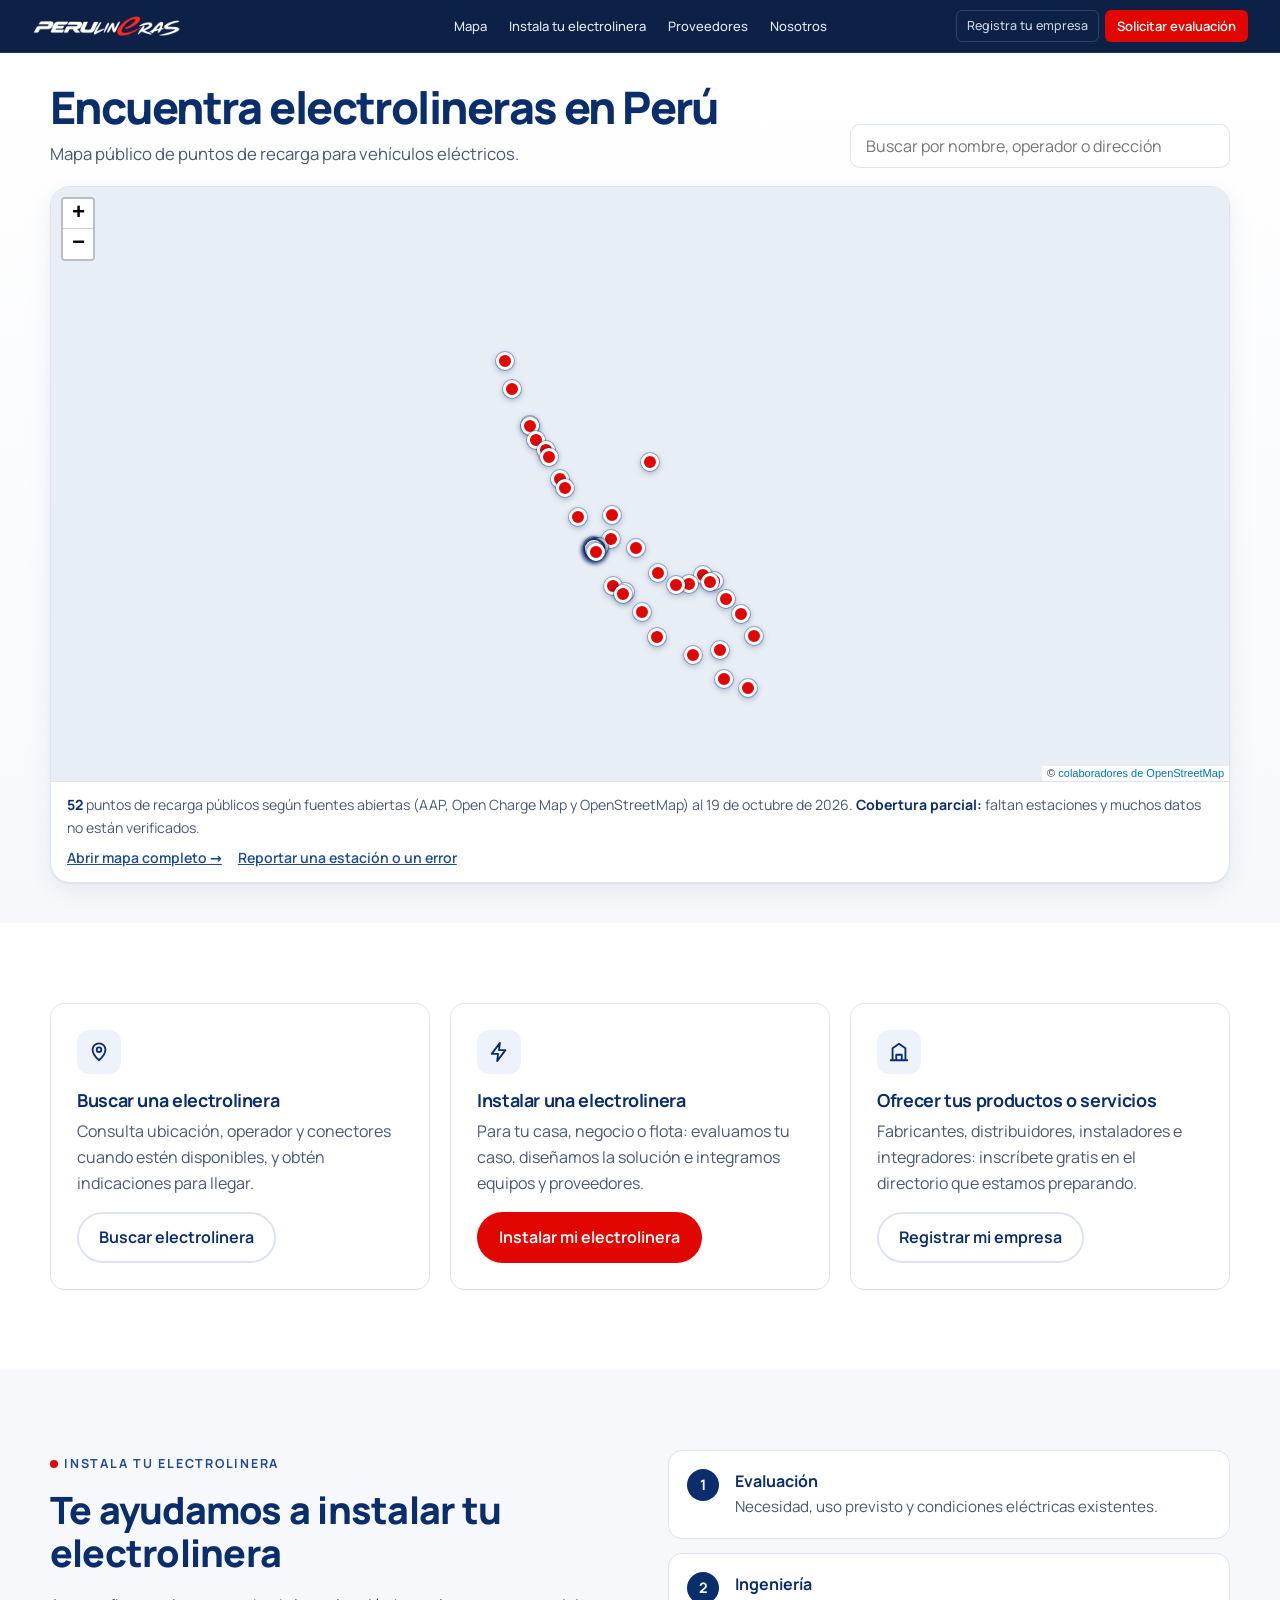
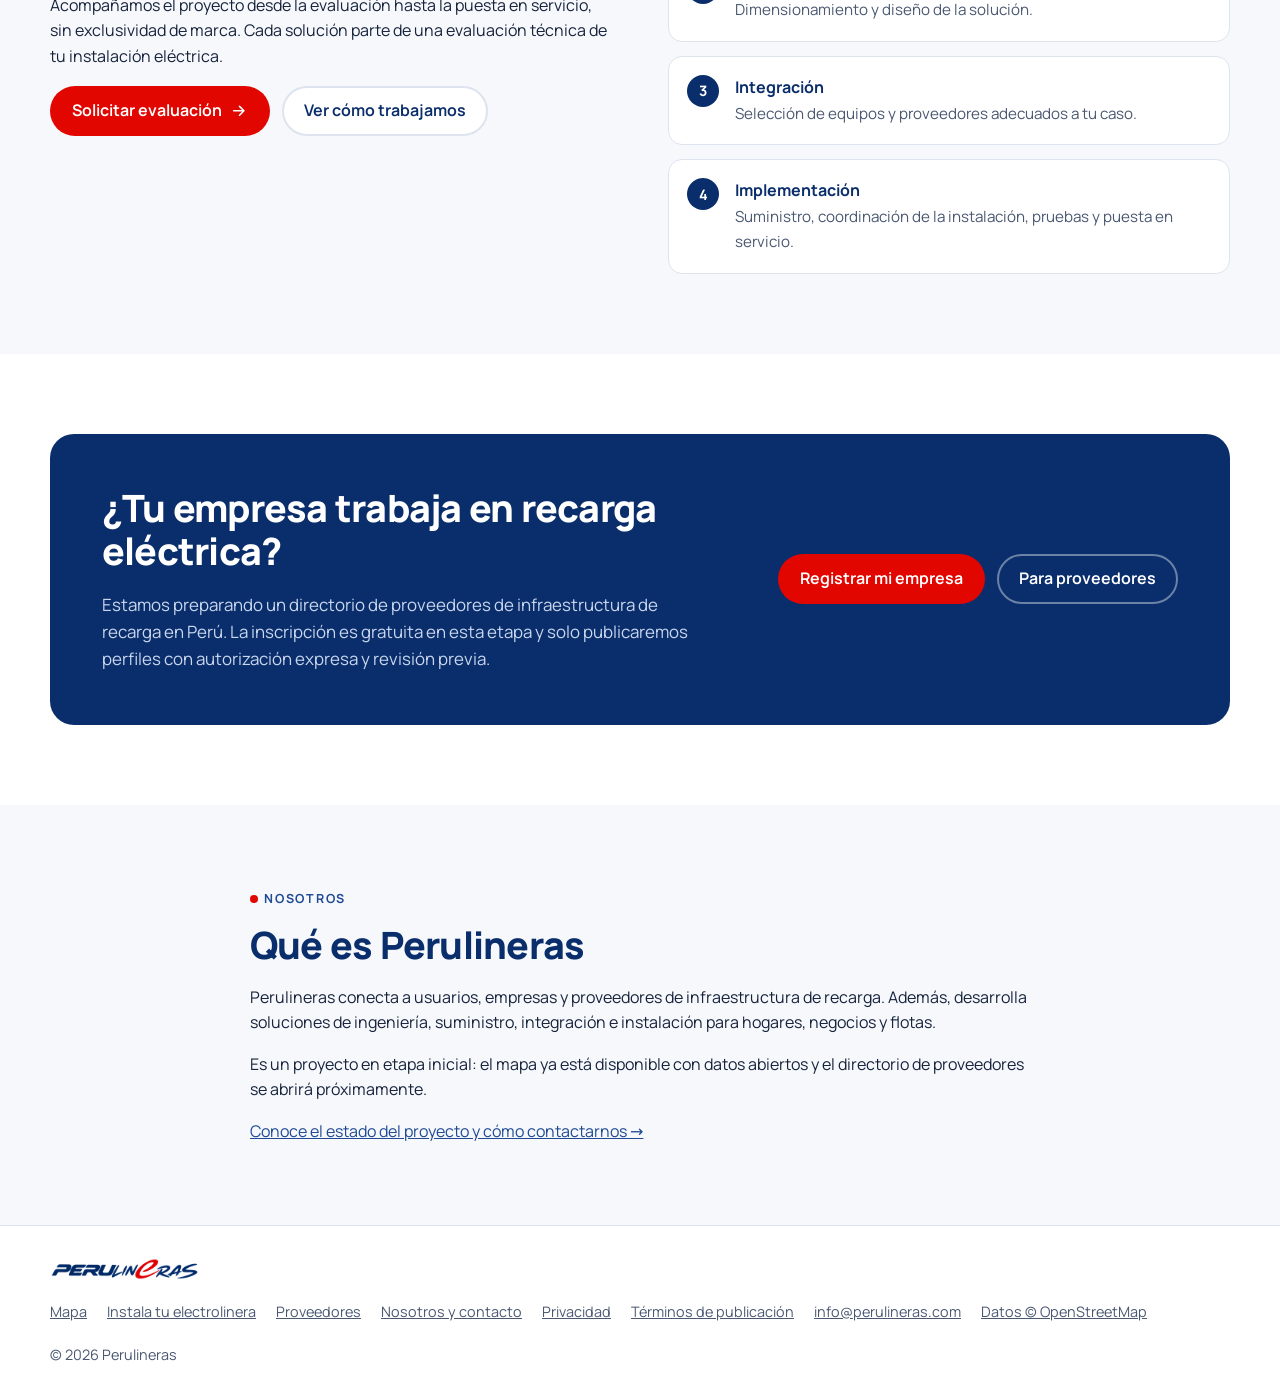
==== commit 7f229050: "feat: base de datos de electrolineras a partir de varias fuentes - scripts/electrolineras.py y scrip" ====
--- a/index.html
+++ b/index.html
@@ -64,7 +64,7 @@
           <div class="mapa" data-mapa="/data/electrolineras.geojson" role="region" aria-label="Mapa del Perú con electrolineras públicas"></div>
           <p class="sin-resultados" data-sin-resultados hidden role="status">Ninguna electrolinera coincide con la búsqueda.</p>
           <figcaption class="mapa-pie">
-            <span><strong data-conteo>…</strong> puntos de recarga públicos registrados en OpenStreetMap al <span data-actualizado>…</span>. <strong>Cobertura parcial:</strong> faltan estaciones y muchos datos no están verificados.</span>
+            <span><strong data-conteo>…</strong> puntos de recarga públicos según fuentes abiertas (AAP, Open Charge Map y OpenStreetMap) al <span data-actualizado>…</span>. <strong>Cobertura parcial:</strong> faltan estaciones y muchos datos no están verificados.</span>
             <nav aria-label="Acciones del mapa">
               <a href="/mapa/">Abrir mapa completo →</a>
               <a href="/nosotros/#reportar">Reportar una estación o un error</a>
